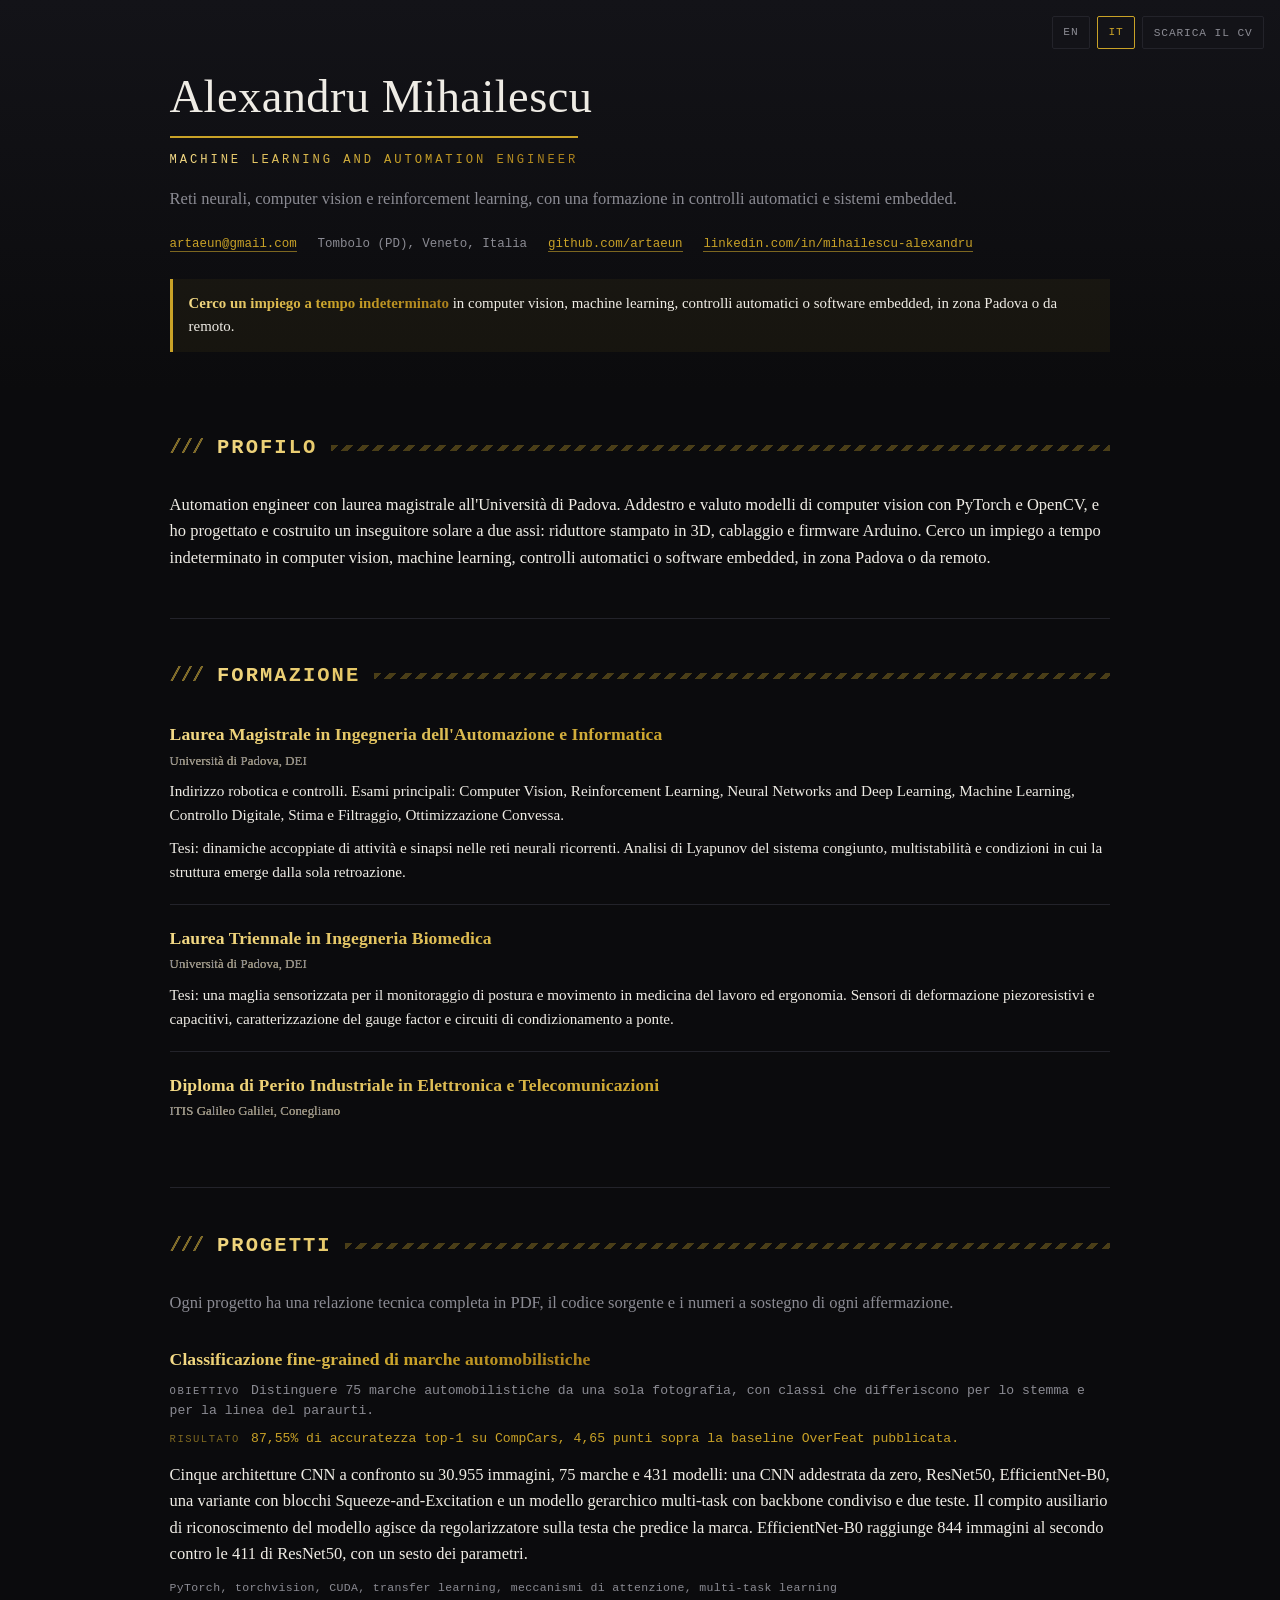
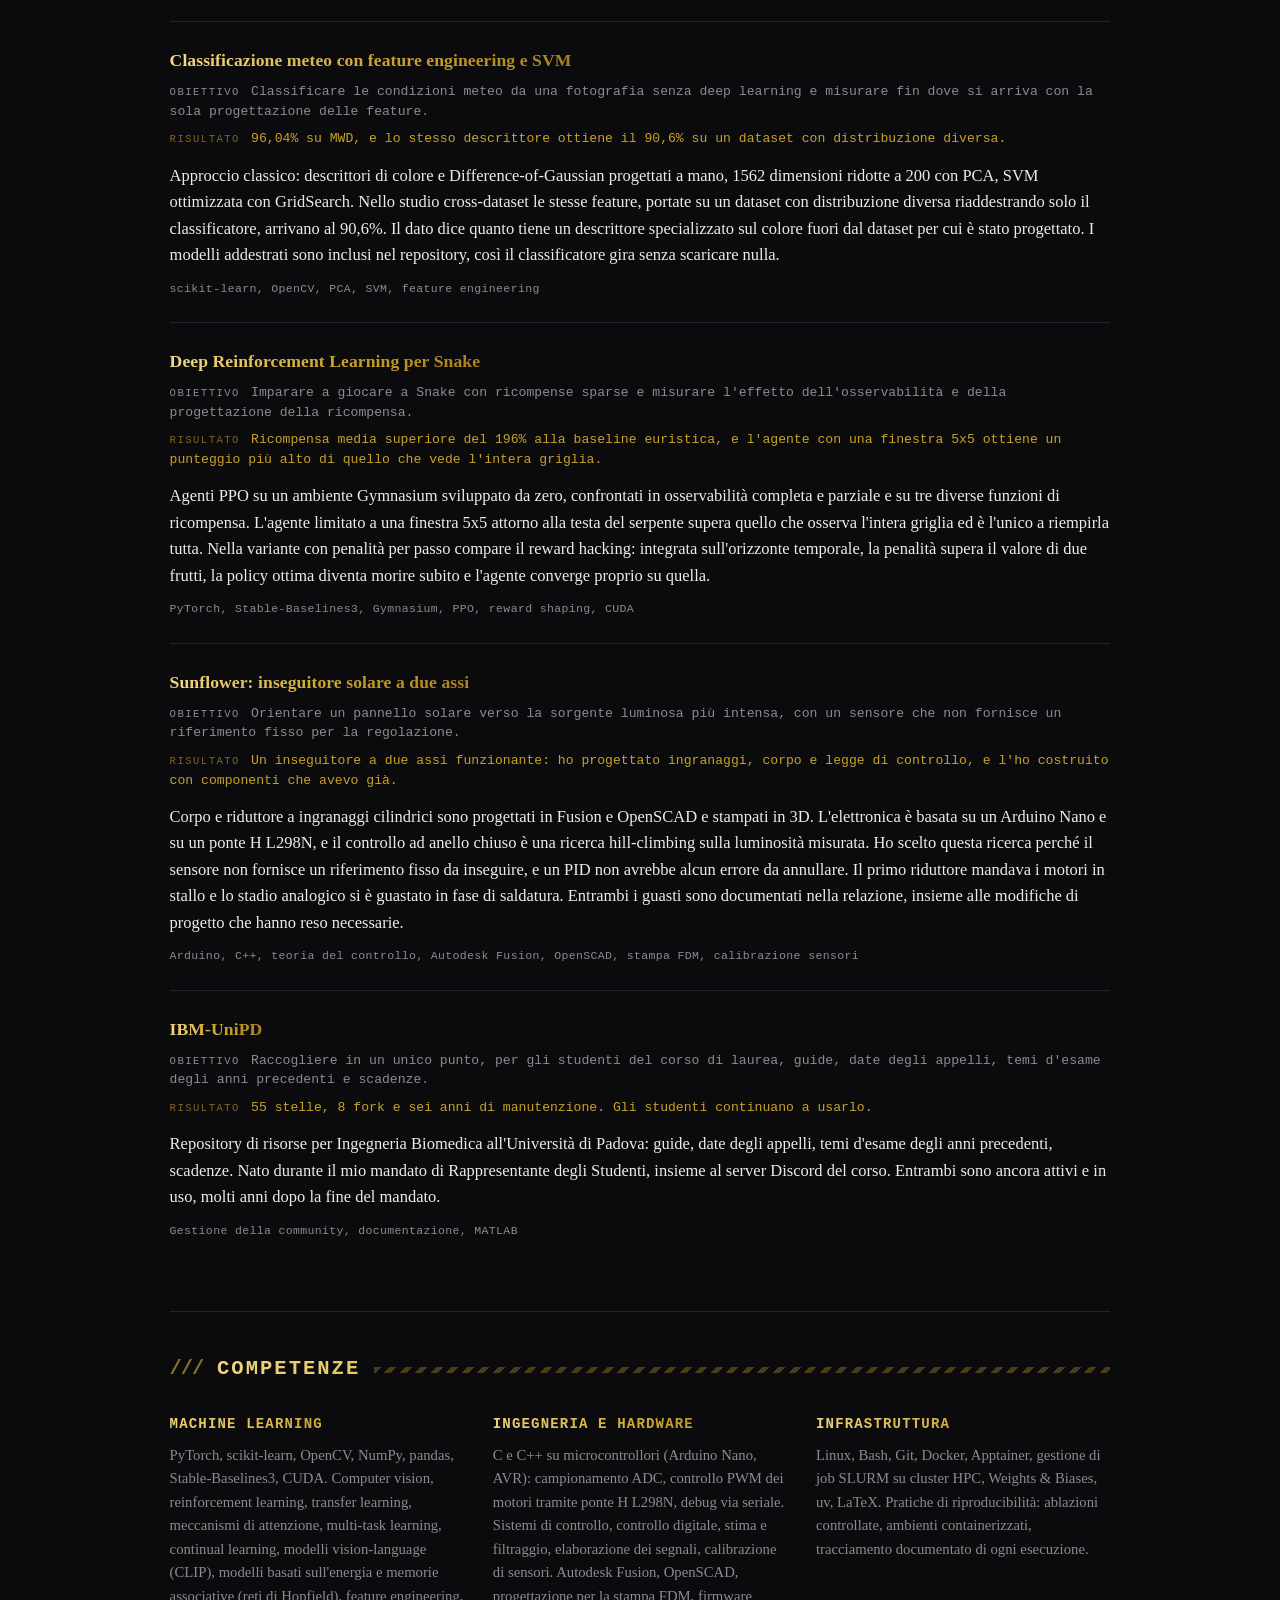
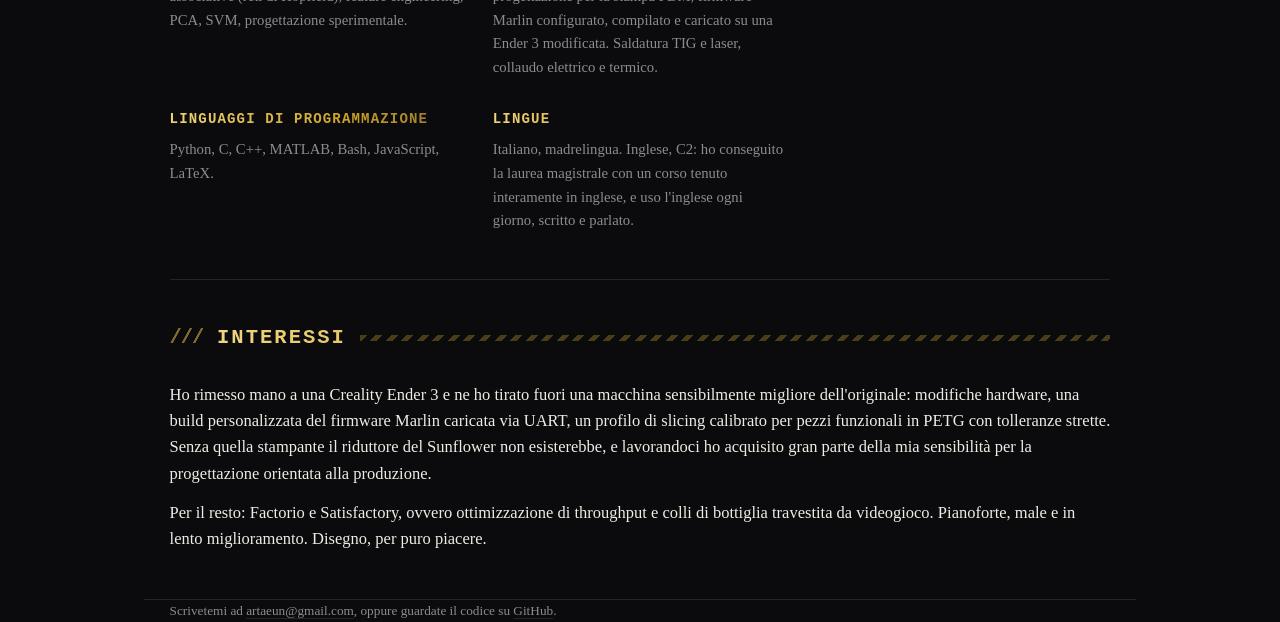
==== it.html @ adadb2ed "Say the permanent role I am looking for; describe the tracker exactly New title and opening lines on" ====
<!DOCTYPE html>
<html lang="it">
<head>
<meta charset="utf-8">
<meta name="viewport" content="width=device-width, initial-scale=1">
<title>Alexandru Mihailescu</title>
<meta name="description" content="Ingegnere applicato al machine learning. Computer vision, reinforcement learning, sistemi embedded. Laurea magistrale in Ingegneria dell'Automazione, Università di Padova.">
<link rel="stylesheet" href="style.css">
<link rel="icon" href="data:,">
</head>
<body>

<nav class="toolbar screen-only">
  <a href="index.html">EN</a>
  <a href="it.html" class="on">IT</a>
  <button onclick="window.print()">Scarica il CV</button>
</nav>

<header class="hero">
  <div class="wrap">
    <h1>Alexandru Mihailescu</h1>
    <p class="role">Machine Learning and Automation Engineer</p>
    <p class="sub">Reti neurali, computer vision e reinforcement learning, con una formazione in controlli automatici e sistemi embedded.</p>

    <ul class="contact">
      <li><a href="mailto:artaeun@gmail.com">artaeun@gmail.com</a></li>
      <li class="print-only phone">+39 340 519 2139</li>
      <li>Tombolo (PD), Veneto, Italia</li>
      <li><a href="https://github.com/artaeun">github.com/artaeun</a></li>
      <li><a href="https://www.linkedin.com/in/mihailescu-alexandru">linkedin.com/in/mihailescu-alexandru</a></li>
    </ul>

    <p class="availability"><strong>Cerco un impiego a tempo indeterminato</strong> in computer vision, machine learning, controlli automatici o software embedded, in zona Padova o da remoto.</p>
  </div>
</header>

<main class="wrap">

<section id="about">
    <h2>Profilo</h2>
    <p>Automation engineer con laurea magistrale all'Università di Padova. Addestro e valuto modelli di computer vision con PyTorch e OpenCV, e ho progettato e costruito un inseguitore solare a due assi: riduttore stampato in 3D, cablaggio e firmware Arduino. Cerco un impiego a tempo indeterminato in computer vision, machine learning, controlli automatici o software embedded, in zona Padova o da remoto.</p>
  </section>

<section id="education">
    <h2>Formazione</h2>

    <article class="entry">
      <h3>Laurea Magistrale in Ingegneria dell'Automazione e Informatica <span class="org">Università di Padova, DEI</span></h3>
      <p class="screen-only">Indirizzo robotica e controlli. Esami principali: Computer Vision, Reinforcement Learning, Neural Networks and Deep Learning, Machine Learning, Controllo Digitale, Stima e Filtraggio, Ottimizzazione Convessa.</p>
      <p>Tesi: dinamiche accoppiate di attività e sinapsi nelle reti neurali ricorrenti. Analisi di Lyapunov del sistema congiunto, multistabilità e condizioni in cui la struttura emerge dalla sola retroazione.</p>
    </article>

    <article class="entry">
      <h3>Laurea Triennale in Ingegneria Biomedica <span class="org">Università di Padova, DEI</span></h3>
      <p>Tesi: una maglia sensorizzata per il monitoraggio di postura e movimento in medicina del lavoro ed ergonomia. Sensori di deformazione piezoresistivi e capacitivi, caratterizzazione del gauge factor e circuiti di condizionamento a ponte.</p>
    </article>

    <article class="entry">
      <h3>Diploma di Perito Industriale in Elettronica e Telecomunicazioni <span class="org">ITIS Galileo Galilei, Conegliano</span></h3>
    </article>
  </section>

<section id="projects">
    <h2>Progetti</h2>
    <p class="lede screen-only">Ogni progetto ha una relazione tecnica completa in PDF, il codice sorgente e i numeri a sostegno di ogni affermazione.</p>

    <article class="project">
      <h3><a href="https://github.com/artaeun/fine-grained-car-classification">Classificazione fine-grained di marche automobilistiche</a></h3>
      <p class="goal"><span>Obiettivo</span> Distinguere 75 marche automobilistiche da una sola fotografia, con classi che differiscono per lo stemma e per la linea del paraurti.</p>
      <p class="metric"><span>Risultato</span> 87,55% di accuratezza top-1 su CompCars, 4,65 punti sopra la baseline OverFeat pubblicata.</p>
      <p>Cinque architetture CNN a confronto su 30.955 immagini, 75 marche e 431 modelli: una CNN addestrata da zero, ResNet50, EfficientNet-B0, una variante con blocchi Squeeze-and-Excitation e un modello gerarchico multi-task con backbone condiviso e due teste. Il compito ausiliario di riconoscimento del modello agisce da regolarizzatore sulla testa che predice la marca. EfficientNet-B0 raggiunge 844 immagini al secondo contro le 411 di ResNet50, con un sesto dei parametri.</p>
      <p class="stack">PyTorch, torchvision, CUDA, transfer learning, meccanismi di attenzione, multi-task learning</p>
    </article>

    <article class="project">
      <h3><a href="https://github.com/artaeun/weather-classification-svm">Classificazione meteo con feature engineering e SVM</a></h3>
      <p class="goal"><span>Obiettivo</span> Classificare le condizioni meteo da una fotografia senza deep learning e misurare fin dove si arriva con la sola progettazione delle feature.</p>
      <p class="metric"><span>Risultato</span> 96,04% su MWD, e lo stesso descrittore ottiene il 90,6% su un dataset con distribuzione diversa.</p>
      <p>Approccio classico: descrittori di colore e Difference-of-Gaussian progettati a mano, 1562 dimensioni ridotte a 200 con PCA, SVM ottimizzata con GridSearch. Nello studio cross-dataset le stesse feature, portate su un dataset con distribuzione diversa riaddestrando solo il classificatore, arrivano al 90,6%. Il dato dice quanto tiene un descrittore specializzato sul colore fuori dal dataset per cui è stato progettato. I modelli addestrati sono inclusi nel repository, così il classificatore gira senza scaricare nulla.</p>
      <p class="stack">scikit-learn, OpenCV, PCA, SVM, feature engineering</p>
    </article>

    <article class="project">
      <h3><a href="https://github.com/artaeun/deep-rl-snake">Deep Reinforcement Learning per Snake</a></h3>
      <p class="goal"><span>Obiettivo</span> Imparare a giocare a Snake con ricompense sparse e misurare l'effetto dell'osservabilità e della progettazione della ricompensa.</p>
      <p class="metric"><span>Risultato</span> Ricompensa media superiore del 196% alla baseline euristica, e l'agente con una finestra 5x5 ottiene un punteggio più alto di quello che vede l'intera griglia.</p>
      <p>Agenti PPO su un ambiente Gymnasium sviluppato da zero, confrontati in osservabilità completa e parziale e su tre diverse funzioni di ricompensa. L'agente limitato a una finestra 5x5 attorno alla testa del serpente supera quello che osserva l'intera griglia ed è l'unico a riempirla tutta. Nella variante con penalità per passo compare il reward hacking: integrata sull'orizzonte temporale, la penalità supera il valore di due frutti, la policy ottima diventa morire subito e l'agente converge proprio su quella.</p>
      <p class="stack">PyTorch, Stable-Baselines3, Gymnasium, PPO, reward shaping, CUDA</p>
    </article>

    <article class="project">
      <h3><a href="https://github.com/artaeun/sunflower-solar-tracker">Sunflower: inseguitore solare a due assi</a></h3>
      <p class="goal"><span>Obiettivo</span> Orientare un pannello solare verso la sorgente luminosa più intensa, con un sensore che non fornisce un riferimento fisso per la regolazione.</p>
      <p class="metric"><span>Risultato</span> Un inseguitore a due assi funzionante: ho progettato ingranaggi, corpo e legge di controllo, e l'ho costruito con componenti che avevo già.</p>
      <p>Corpo e riduttore a ingranaggi cilindrici sono progettati in Fusion e OpenSCAD e stampati in 3D. L'elettronica è basata su un Arduino Nano e su un ponte H L298N, e il controllo ad anello chiuso è una ricerca hill-climbing sulla luminosità misurata. Ho scelto questa ricerca perché il sensore non fornisce un riferimento fisso da inseguire, e un PID non avrebbe alcun errore da annullare. Il primo riduttore mandava i motori in stallo e lo stadio analogico si è guastato in fase di saldatura. Entrambi i guasti sono documentati nella relazione, insieme alle modifiche di progetto che hanno reso necessarie.</p>
      <p class="stack">Arduino, C++, teoria del controllo, Autodesk Fusion, OpenSCAD, stampa FDM, calibrazione sensori</p>
    </article>

    <article class="project">
      <h3><a href="https://github.com/artaeun/IBM-UniPD">IBM-UniPD</a></h3>
      <p class="goal"><span>Obiettivo</span> Raccogliere in un unico punto, per gli studenti del corso di laurea, guide, date degli appelli, temi d'esame degli anni precedenti e scadenze.</p>
      <p class="metric"><span>Risultato</span> 55 stelle, 8 fork e sei anni di manutenzione. Gli studenti continuano a usarlo.</p>
      <p>Repository di risorse per Ingegneria Biomedica all'Università di Padova: guide, date degli appelli, temi d'esame degli anni precedenti, scadenze. Nato durante il mio mandato di Rappresentante degli Studenti, insieme al server Discord del corso. Entrambi sono ancora attivi e in uso, molti anni dopo la fine del mandato.</p>
      <p class="stack">Gestione della community, documentazione, MATLAB</p>
    </article>
  </section>

<section id="skills">
    <h2>Competenze</h2>

    <div class="skillgrid">
      <div>
        <h3>Machine learning</h3>
        <p>PyTorch, scikit-learn, OpenCV, NumPy, pandas, Stable-Baselines3, CUDA. Computer vision, reinforcement learning, transfer learning, meccanismi di attenzione, multi-task learning, continual learning, modelli vision-language (CLIP), modelli basati sull'energia e memorie associative (reti di Hopfield), feature engineering, PCA, SVM, progettazione sperimentale.</p>
      </div>
      <div>
        <h3>Ingegneria e hardware</h3>
        <p>C e C++ su microcontrollori (Arduino Nano, AVR): campionamento ADC, controllo PWM dei motori tramite ponte H L298N, debug via seriale. Sistemi di controllo, controllo digitale, stima e filtraggio, elaborazione dei segnali, calibrazione di sensori. Autodesk Fusion, OpenSCAD, progettazione per la stampa FDM, firmware Marlin configurato, compilato e caricato su una Ender 3 modificata. Saldatura TIG e laser, collaudo elettrico e termico.</p>
      </div>
      <div>
        <h3>Infrastruttura</h3>
        <p>Linux, Bash, Git, Docker, Apptainer, gestione di job SLURM su cluster HPC, Weights &amp; Biases, uv, LaTeX. Pratiche di riproducibilità: ablazioni controllate, ambienti containerizzati, tracciamento documentato di ogni esecuzione.</p>
      </div>
      <div>
        <h3>Linguaggi di programmazione</h3>
        <p>Python, C, C++, MATLAB, Bash, JavaScript, LaTeX.</p>
      </div>
      <div>
        <h3>Lingue</h3>
        <p>Italiano, madrelingua. Inglese, C2: ho conseguito la laurea magistrale con un corso tenuto interamente in inglese, e uso l'inglese ogni giorno, scritto e parlato.</p>
      </div>
      </div>
  </section>



<section id="interests" class="screen-only">
    <h2>Interessi</h2>
    <p>Ho rimesso mano a una Creality Ender 3 e ne ho tirato fuori una macchina sensibilmente migliore dell'originale: modifiche hardware, una build personalizzata del firmware Marlin caricata via UART, un profilo di slicing calibrato per pezzi funzionali in PETG con tolleranze strette. Senza quella stampante il riduttore del Sunflower non esisterebbe, e lavorandoci ho acquisito gran parte della mia sensibilità per la progettazione orientata alla produzione.</p>
    <p>Per il resto: Factorio e Satisfactory, ovvero ottimizzazione di throughput e colli di bottiglia travestita da videogioco. Pianoforte, male e in lento miglioramento. Disegno, per puro piacere.</p>
  </section>

</main>

<footer class="wrap">
  <p class="colophon screen-only">Scrivetemi ad <a href="mailto:artaeun@gmail.com">artaeun@gmail.com</a>, oppure guardate il codice su <a href="https://github.com/artaeun">GitHub</a>.</p>
  <p class="print-only">artaeun@gmail.com &nbsp;&middot;&nbsp; +39 340 519 2139 &nbsp;&middot;&nbsp; Tombolo (PD), Italia &nbsp;&middot;&nbsp; Portfolio, codice e relazioni tecniche complete: github.com/artaeun &nbsp;&middot;&nbsp; artaeun.github.io</p>
</footer>

</body>
</html>
---- style.css ----
﻿:root {
  --ink: #0b0b0d;
  --ink-2: #131318;
  --text: #efece5;
  --muted: #8b8b93;

  --gold: #c9a227;
  --gold-lit: #f0d478;
  --gold-dim: #7d6720;
  --grad: linear-gradient(62deg, #f5dc8a 0%, #c9a227 55%, #a97f1c 100%);
  --grad-cool: linear-gradient(62deg, #f0d478 0%, #c9a227 60%, #8d6f34 100%);

  --rule: #23232a;

  --serif: "Charter", "Bitstream Charter", Constantia, "Iowan Old Style", "Palatino Linotype", Palatino, Georgia, serif;
  --mono: ui-monospace, "Cascadia Mono", "SF Mono", Menlo, Consolas, monospace;

  --page: 62rem;
  --gutter: 1.6rem;
}

* { box-sizing: border-box; margin: 0; padding: 0; }
html { -webkit-text-size-adjust: 100%; }

body {
  background: var(--ink);
  color: var(--text);
  font: 400 16.5px/1.6 var(--serif);
  font-feature-settings: "kern" 1, "liga" 1, "lnum" 1;
  font-variant-numeric: lining-nums;
}

.wrap { width: 100%; max-width: var(--page); margin: 0 auto; padding: 0 var(--gutter); }

a { color: var(--gold); text-decoration: none; border-bottom: 1px solid var(--gold-dim); }
a:hover { color: var(--gold-lit); border-bottom-color: var(--gold-lit); }

/* Obsidianite move: bold text is a gradient, clipped to the glyphs. */
strong {
  background-image: var(--grad);
  -webkit-background-clip: text;
  background-clip: text;
  -webkit-text-fill-color: transparent;
  color: var(--gold);
  font-weight: 600;
}

/* ---------- hero ---------- */

.hero { padding: 4.5rem 0 2.4rem; background: linear-gradient(180deg, var(--ink-2), var(--ink)); }

h1 { font-size: clamp(2rem, 5.5vw, 2.9rem); font-weight: 400; letter-spacing: 0.01em; line-height: 1.08; }

.role {
  font-family: var(--mono);
  font-size: 0.76rem;
  letter-spacing: 0.24em;
  text-transform: uppercase;
  margin: 0.85rem 0 0;
  padding-top: 0.85rem;
  border-top: 2px solid var(--gold);
  display: inline-block;
  background-image: var(--grad);
  -webkit-background-clip: text;
  background-clip: text;
  -webkit-text-fill-color: transparent;
}

.sub { color: var(--muted); margin-top: 0.9rem; }

.contact {
  list-style: none;
  display: flex; flex-wrap: wrap;
  gap: 0.3rem 1.3rem;
  margin-top: 1.4rem;
  font-family: var(--mono);
  font-size: 0.78rem;
  color: var(--muted);
}

.availability {
  margin-top: 1.5rem;
  padding: 0.8rem 1rem;
  border-left: 3px solid var(--gold);
  background: rgba(201, 162, 39, 0.06);
  font-size: 0.93rem;
}

/* ---------- sections: the worksite rule ---------- */

/* Reading order on screen. The markup order is the printed order, so the two are
   set independently. */
main { display: flex; flex-direction: column; }
#about     { order: 1; }
#education { order: 2; }
#projects  { order: 3; }
#skills    { order: 4; }
#interests { order: 5; }

section { padding: 2.6rem 0 2.9rem; }

main section, footer { border-top: 1px solid var(--rule); }
#about { border-top: 0; }

h2 {
  display: flex;
  align-items: center;
  gap: 0.85rem;
  font-family: var(--mono);
  font-size: 1.28rem;
  font-weight: 700;
  letter-spacing: 0.1em;
  text-transform: uppercase;
  margin-bottom: 1.7rem;
  background-image: var(--grad);
  -webkit-background-clip: text;
  background-clip: text;
  -webkit-text-fill-color: transparent;
}

h2::before {
  content: "///";
  -webkit-text-fill-color: var(--gold-dim);
  letter-spacing: -0.05em;
  font-weight: 400;
}

/* the hazard rule running out from the heading */
h2::after {
  content: "";
  flex: 1;
  height: 6px;
  background: repeating-linear-gradient(
      135deg,
      var(--gold-dim) 0 5px,
      transparent 5px 11px);
  opacity: 0.55;
}

h3 { font-size: 1.1rem; font-weight: 600; letter-spacing: 0.005em; }

p + p { margin-top: 0.8rem; }
.lede { color: var(--muted); margin-bottom: 1.8rem; }

/* ---------- projects ---------- */

.project { padding: 1.5rem 0; border-top: 1px solid var(--rule); }
.project:first-of-type { border-top: 0; padding-top: 0; }

/* project titles carry the gradient, same as every other h3 on the page */
.project h3 a {
  border: 0;
  background-image: var(--grad);
  -webkit-background-clip: text;
  background-clip: text;
  -webkit-text-fill-color: transparent;
  color: var(--gold);
}
.project h3 a:hover {
  background-image: none;
  -webkit-text-fill-color: var(--gold-lit);
  color: var(--gold-lit);
}

.goal, .metric { font-family: var(--mono); font-size: 0.82rem; line-height: 1.5; margin-top: 0.5rem; }
.goal { color: var(--muted); }
.metric { color: var(--gold); }

.goal span, .metric span {
  display: inline-block;
  min-width: 4.6rem;
  font-size: 0.66rem;
  letter-spacing: 0.14em;
  text-transform: uppercase;
  color: var(--muted);
}
.metric span { color: var(--gold-dim); }

.project > p:not(.goal):not(.metric):not(.stack) { margin-top: 0.85rem; }

.stack { margin-top: 0.7rem; font-family: var(--mono); font-size: 0.72rem; color: var(--muted); letter-spacing: 0.03em; }

/* ---------- skills ---------- */

.skillgrid { display: grid; grid-template-columns: repeat(auto-fit, minmax(14rem, 1fr)); gap: 1.8rem; }
.skillgrid h3 {
  font-size: 0.88rem;
  font-family: var(--mono);
  letter-spacing: 0.08em;
  text-transform: uppercase;
  margin-bottom: 0.5rem;
  background-image: var(--grad-cool);
  -webkit-background-clip: text;
  background-clip: text;
  -webkit-text-fill-color: transparent;
}
.skillgrid p { font-size: 0.92rem; color: var(--muted); }

/* ---------- entries ---------- */

.entry { padding: 1.2rem 0; border-top: 1px solid var(--rule); }
.entry:first-of-type { border-top: 0; padding-top: 0; }

.entry h3 {
  background-image: var(--grad);
  -webkit-background-clip: text;
  background-clip: text;
  -webkit-text-fill-color: transparent;
  color: var(--gold);
}

/* the organisation stays muted; it must not inherit the clipped fill */
.entry .org {
  display: block;
  font-size: 0.8rem;
  font-weight: 400;
  margin-top: 0.15rem;
  -webkit-text-fill-color: var(--muted);
  color: var(--muted);
}

.entry p { font-size: 0.95rem; margin-top: 0.5rem; }

/* ---------- toolbar ---------- */

.toolbar { position: fixed; top: 1rem; right: 1rem; z-index: 10; display: flex; gap: 0.45rem; }
.toolbar a, .toolbar button {
  font-family: var(--mono);
  font-size: 0.7rem; letter-spacing: 0.08em; text-transform: uppercase;
  color: var(--muted); background: var(--ink-2);
  border: 1px solid var(--rule); border-radius: 2px;
  padding: 0.42rem 0.65rem; cursor: pointer;
}
.toolbar a:hover, .toolbar button:hover { color: var(--gold); border-color: var(--gold); }
.toolbar a.on { color: var(--gold); border-color: var(--gold); }

footer { padding: 2rem 0 3.5rem; color: var(--muted); font-size: 0.83rem; }

.colophon a { color: var(--muted); border-bottom-color: var(--rule); }
.colophon a:hover { color: var(--gold-lit); border-bottom-color: var(--gold-lit); }

.print-only { display: none; }

@media (max-width: 46rem) {
  body { font-size: 16px; }
  .hero { padding: 3.2rem 0 2rem; }
  .toolbar { position: static; justify-content: flex-end; padding: 1rem 1.4rem 0; }
  h2 { font-size: 1.1rem; }
  .goal span, .metric span { display: block; min-width: 0; margin-bottom: 0.1rem; }
}

/* ======================================================================
   PRINT. Its own template. None of the above decoration survives.
   ====================================================================== */

@media print {

  /* @page margin is zero and the real margins are body padding, so a print
     dialog set to None or Minimum cannot flatten them. */
  @page { size: A4 portrait; margin: 0; }

  html, body { background: #fff !important; color: #1a1a1a !important; }

  body {
    font: 400 9.4pt/1.46 var(--serif);
    font-feature-settings: "kern" 1, "liga" 1, "lnum" 1;
    font-variant-numeric: lining-nums;
    -webkit-print-color-adjust: exact;
    print-color-adjust: exact;
    width: 210mm;
    padding: 12mm 14mm 8mm;
  }

  .wrap { max-width: none; width: auto; padding: 0; margin: 0; }

  /* the tagline repeats the opening sentence of the profile, and the footer only
     repeated the header contact line */
  /* the printed sheet drops what the covering email and the website already carry:
     the tagline (it repeats the profile), the availability note, the coursework list */
  .toolbar, .screen-only, #interests, footer, .sub, .availability { display: none !important; }
  .print-only { display: inline; }

  /* no gradients on paper: they print as mud */
  strong, .role, h2, .metric, .skillgrid h3, .entry h3, .entry .org, .project h3 a {
    background: none !important;
    -webkit-text-fill-color: currentColor !important;
    background-clip: border-box !important;
  }

  /* One column, in document order. A printed sheet fragments predictably this way;
     a grid container does not. */
  main { display: block; }
  section { display: block; padding: 10pt 0 0; }
  main section { border-top: 0 !important; }
  main section:first-of-type { padding-top: 0; }

  .skillgrid { display: grid; grid-template-columns: 1fr 1fr; column-gap: 7mm; row-gap: 3pt; }
  .skillgrid > div { break-inside: avoid; }


  /* ---- header ---- */
  .hero {
    background: none !important;
    border: 0;
    border-bottom: 1.6pt solid #9a7c14;
    padding: 0 0 8pt;
    margin-bottom: 0;
  }
  h1 { font-size: 21pt; letter-spacing: 0.02em; color: #111; }
  .role {
    border-top: 0; padding: 0; margin: 2.5pt 0 0;
    font-size: 8pt; letter-spacing: 0.18em; font-weight: 600;
    color: #9a7c14 !important;
  }
  .sub { margin-top: 3.5pt; font-size: 9.2pt; color: #444; }

  /* contact: serif, not mono. Mono was stretching the phone digits apart. */
  .contact {
    margin-top: 5pt;
    gap: 2pt 18pt;
    font-family: var(--serif);
    font-size: 9pt;
    letter-spacing: 0;
    color: #333;
  }
  .contact li { white-space: nowrap; }
  .contact a { color: #333; border: 0; }

  .availability {
    margin-top: 7pt; padding: 4pt 7pt; font-size: 8.6pt;
    background: #faf6ea !important;
    border-left: 2pt solid #9a7c14;
    break-inside: avoid;
  }
  .availability strong { color: #8a6d12 !important; }

  /* ---- sections ---- */
  section {
    padding: 6pt 0 0;
    border: 0 !important;
    border-image: none !important;
  }

  h2 {
    display: block;
    font-family: var(--mono);
    font-size: 10.5pt;
    font-weight: 700;
    letter-spacing: 0.14em;
    color: #9a7c14 !important;
    margin: 0 0 3.5pt;
    padding-bottom: 1.5pt;
    border-bottom: 0.6pt solid #d8cba4;
  }
  h2::before, h2::after { content: none !important; }
  h2 { text-transform: uppercase; }
  .role { font-family: var(--mono); font-style: normal; text-transform: uppercase; }
  .availability { color: #333 !important; }
  .entry .org { font-family: var(--serif) !important; letter-spacing: 0 !important; }

  h3 { font-size: 9.3pt; color: #111; }

  #about p { font-size: 9.1pt; color: #333; }
  #about p + p { margin-top: 3pt; }

  /* ---- experience ---- */
  .entry {
    padding: 5.5pt 0;
    border-top: 0.35pt solid #e6e6e6;
    break-inside: avoid;
  }
  .entry:first-of-type { border-top: 0; padding-top: 1pt; }
  .entry h3 { color: #8a6d12 !important; font-size: 9.3pt; line-height: 1.25; }
  .entry .org { font-size: 8.4pt; color: #666 !important; margin-top: 0.5pt; }
  .entry p { font-size: 8.2pt; color: #333; margin-top: 2.5pt; line-height: 1.36; }
  .entry p strong { color: #8a6d12 !important; }

  .project h3, .project h3 a { color: #8a6d12 !important; }

  /* ---- projects on paper: title, goal, result. No prose, no stack. ---- */
  .project {
    padding: 5.5pt 0;
    border-top: 0.35pt solid #e6e6e6;
    break-inside: avoid;
  }
  .project:first-of-type { border-top: 0; padding-top: 1pt; }
  .project h3 { font-size: 9pt; }
  .project h3 a { color: #111; }

  .project > p:not(.goal):not(.metric) { display: none !important; }

  /* IBM-UniPD has its own Experience entry; do not print it twice */
  #projects .project:last-of-type { display: none !important; }

  .goal, .metric {
    display: block;
    font-family: var(--serif);
    font-size: 8.5pt;
    line-height: 1.33;
    margin-top: 1.6pt;
    text-indent: -3.2rem;
    padding-left: 3.2rem;
    color: #333 !important;
  }
  .goal { color: #555 !important; }

  .goal span, .metric span {
    display: inline-block;
    min-width: 3.2rem;
    font-family: var(--mono);
    font-size: 6.8pt;
    letter-spacing: 0.1em;
    text-transform: uppercase;
    text-indent: 0;
    -webkit-text-fill-color: currentColor !important;
  }
  .goal span { color: #999 !important; }
  .metric span { color: #9a7c14 !important; }

  /* ---- skills ---- */
  .skillgrid { display: block; }
  .skillgrid > div { margin-top: 2pt; }
  .skillgrid > div:first-child { margin-top: 0; }
  .skillgrid h3 {
    display: inline;
    font-size: 7.4pt;
    font-family: var(--mono);
    letter-spacing: 0.09em;
    color: #9a7c14 !important;
    margin: 0;
  }
  .skillgrid h3::after { content: "\00a0\00a0"; }
  .skillgrid p { display: inline; font-size: 8.3pt; color: #333; line-height: 1.32; }

  footer {
    padding: 3pt 0 0;
    margin-top: 3.5pt;
    border: 0 !important;
    border-top: 0.4pt solid #ddd !important;
    border-image: none !important;
    font-size: 7.6pt;
    color: #555;
  }

  a { color: #1a1a1a; border: 0; }

  /* full-measure run-in rows: a grid row cannot split across a page, a block can */
  .skillgrid { display: block; }
  .skillgrid > div { margin-top: 5pt; }
  .skillgrid > div:first-child { margin-top: 0; }
  .skillgrid h3 { display: inline; font-size: 7pt; letter-spacing: 0.1em; }
  .skillgrid h3::after { content: "\00a0\00a0"; }
  .skillgrid p { display: inline; font-size: 9pt; line-height: 1.44; }
}
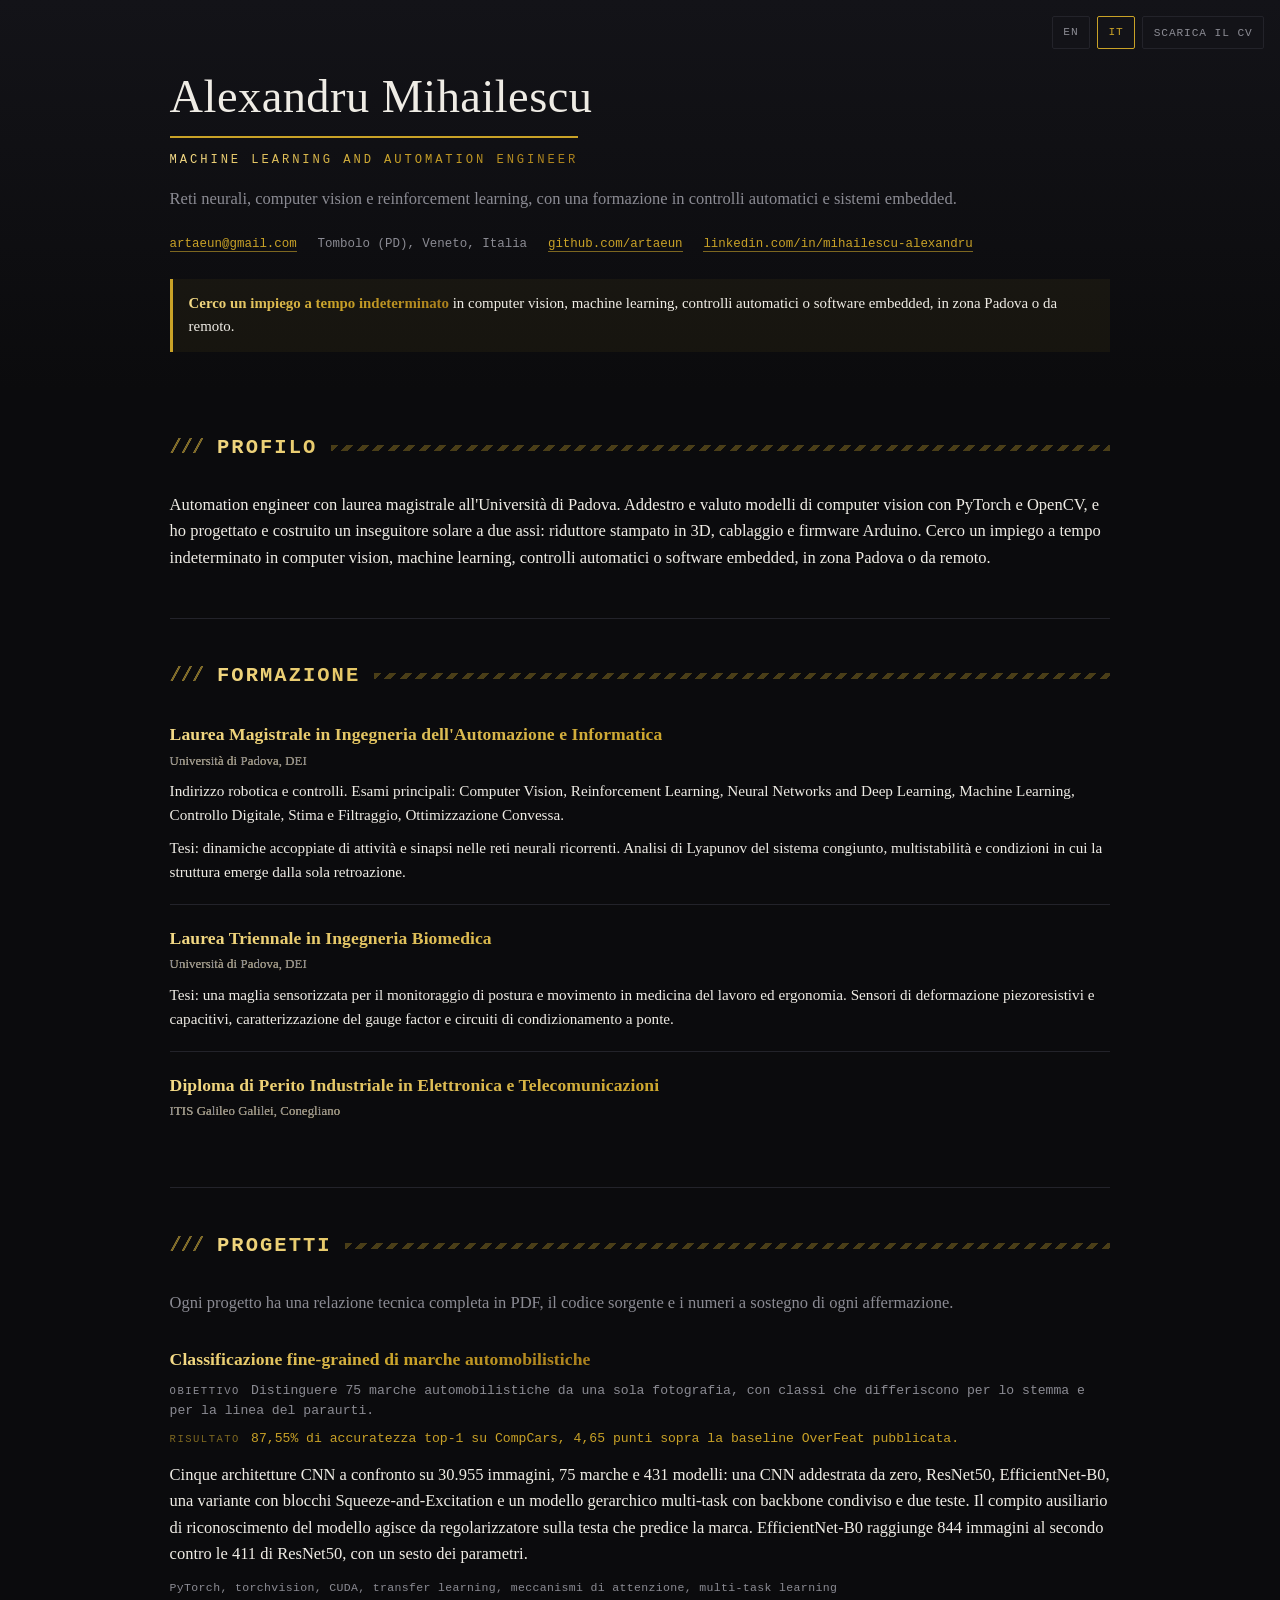
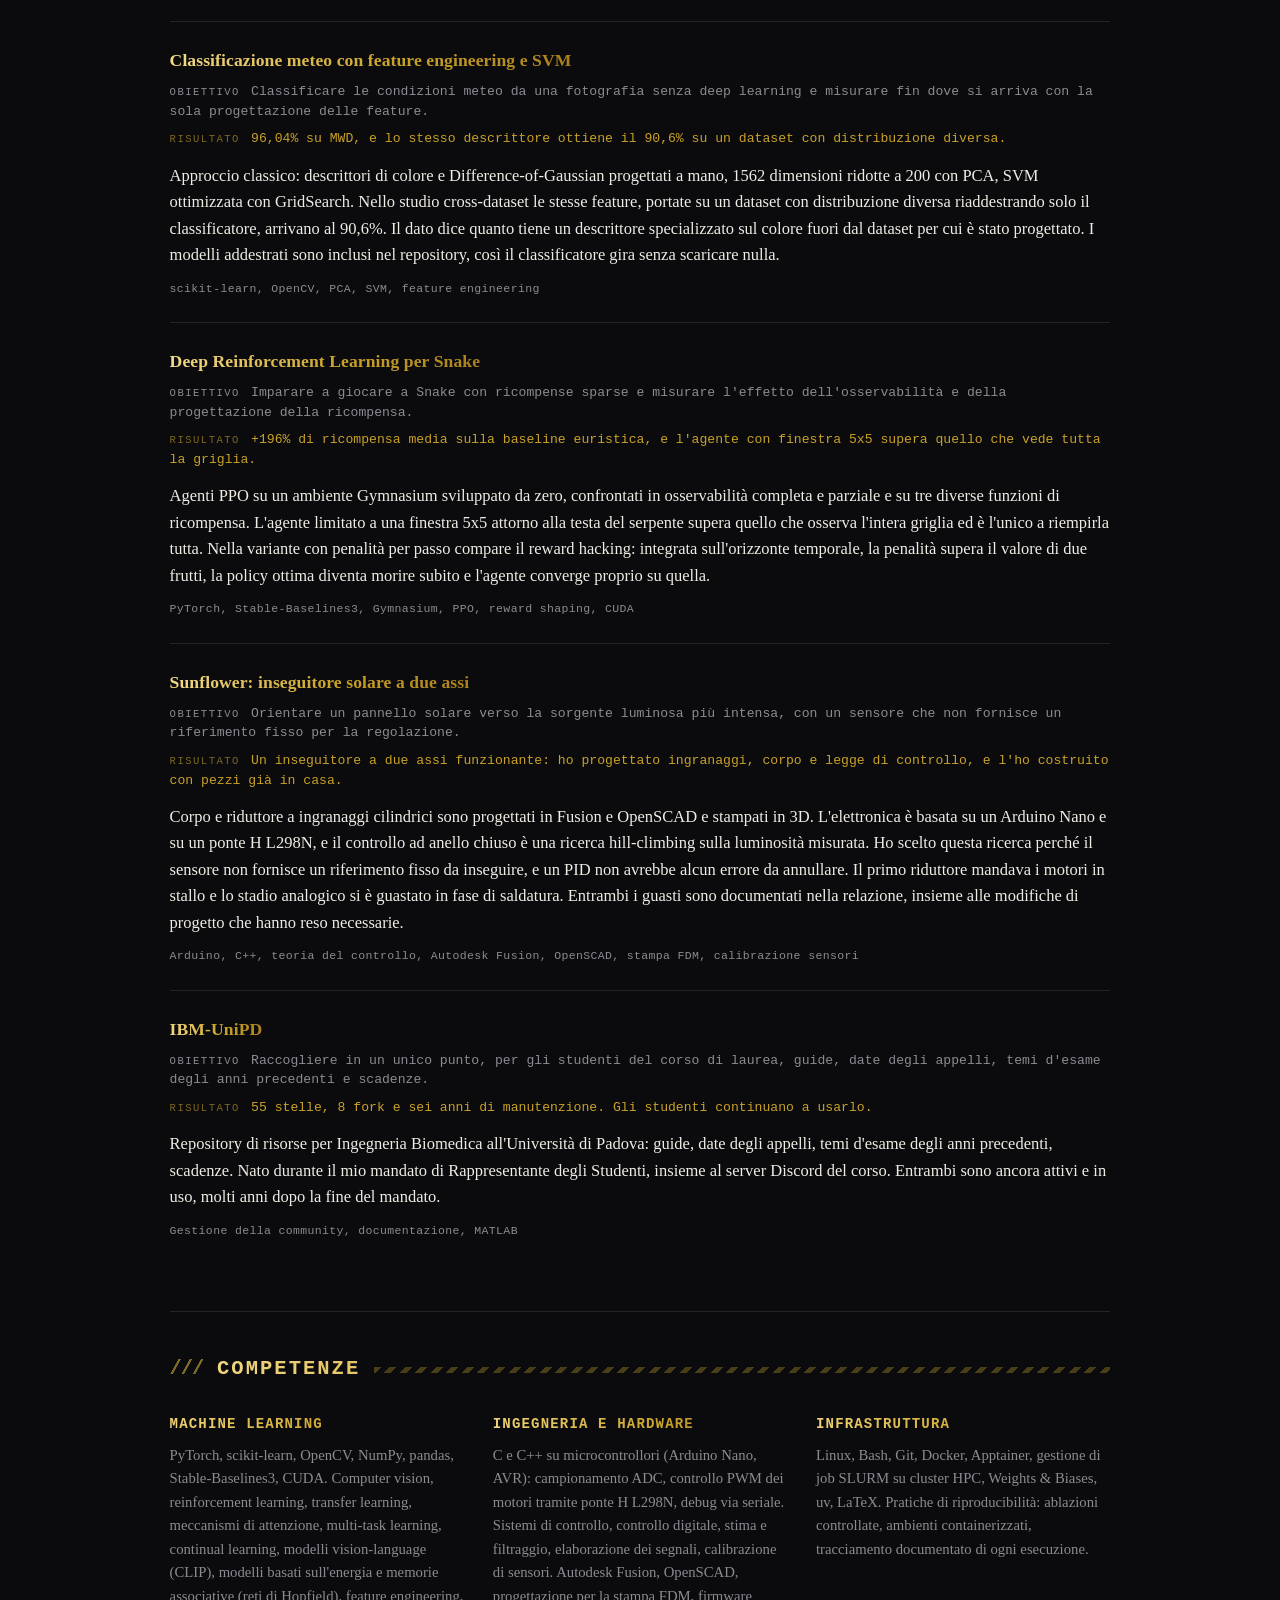
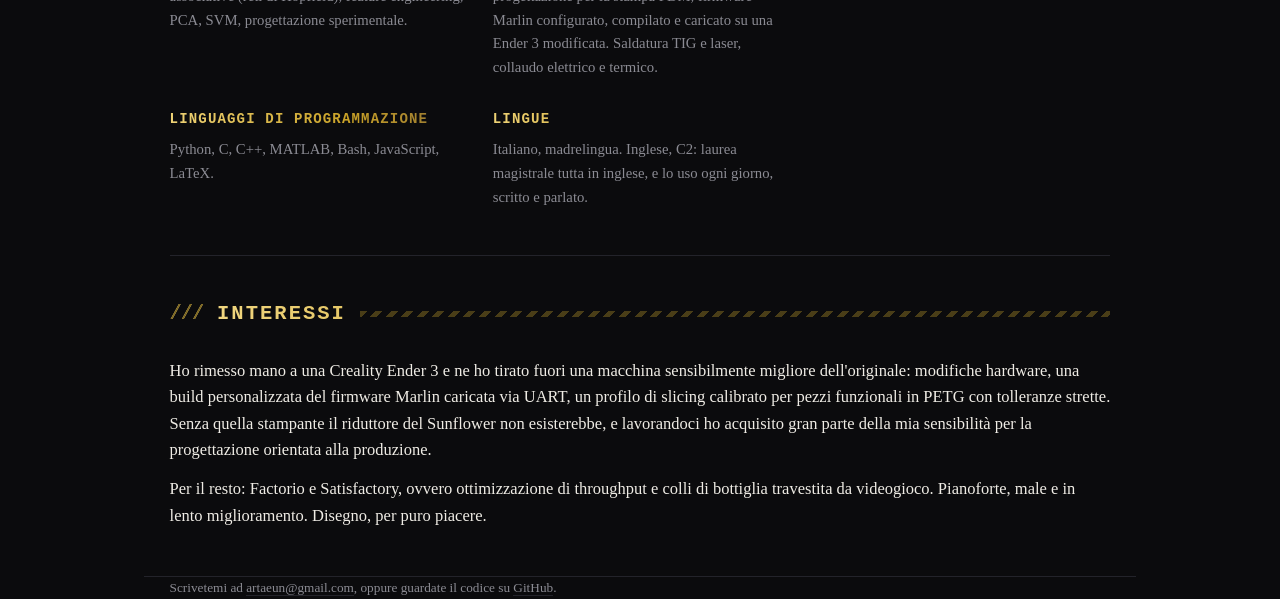
==== commit 570c8adf: "Keep the Italian CV on one page Shorter wording for the Snake and Sunflower results and the language" ====
--- a/it.html
+++ b/it.html
@@ -83,7 +83,7 @@
     <article class="project">
       <h3><a href="https://github.com/artaeun/deep-rl-snake">Deep Reinforcement Learning per Snake</a></h3>
       <p class="goal"><span>Obiettivo</span> Imparare a giocare a Snake con ricompense sparse e misurare l'effetto dell'osservabilità e della progettazione della ricompensa.</p>
-      <p class="metric"><span>Risultato</span> Ricompensa media superiore del 196% alla baseline euristica, e l'agente con una finestra 5x5 ottiene un punteggio più alto di quello che vede l'intera griglia.</p>
+      <p class="metric"><span>Risultato</span> +196% di ricompensa media sulla baseline euristica, e l'agente con finestra 5x5 supera quello che vede tutta la griglia.</p>
       <p>Agenti PPO su un ambiente Gymnasium sviluppato da zero, confrontati in osservabilità completa e parziale e su tre diverse funzioni di ricompensa. L'agente limitato a una finestra 5x5 attorno alla testa del serpente supera quello che osserva l'intera griglia ed è l'unico a riempirla tutta. Nella variante con penalità per passo compare il reward hacking: integrata sull'orizzonte temporale, la penalità supera il valore di due frutti, la policy ottima diventa morire subito e l'agente converge proprio su quella.</p>
       <p class="stack">PyTorch, Stable-Baselines3, Gymnasium, PPO, reward shaping, CUDA</p>
     </article>
@@ -91,7 +91,7 @@
     <article class="project">
       <h3><a href="https://github.com/artaeun/sunflower-solar-tracker">Sunflower: inseguitore solare a due assi</a></h3>
       <p class="goal"><span>Obiettivo</span> Orientare un pannello solare verso la sorgente luminosa più intensa, con un sensore che non fornisce un riferimento fisso per la regolazione.</p>
-      <p class="metric"><span>Risultato</span> Un inseguitore a due assi funzionante: ho progettato ingranaggi, corpo e legge di controllo, e l'ho costruito con componenti che avevo già.</p>
+      <p class="metric"><span>Risultato</span> Un inseguitore a due assi funzionante: ho progettato ingranaggi, corpo e legge di controllo, e l'ho costruito con pezzi già in casa.</p>
       <p>Corpo e riduttore a ingranaggi cilindrici sono progettati in Fusion e OpenSCAD e stampati in 3D. L'elettronica è basata su un Arduino Nano e su un ponte H L298N, e il controllo ad anello chiuso è una ricerca hill-climbing sulla luminosità misurata. Ho scelto questa ricerca perché il sensore non fornisce un riferimento fisso da inseguire, e un PID non avrebbe alcun errore da annullare. Il primo riduttore mandava i motori in stallo e lo stadio analogico si è guastato in fase di saldatura. Entrambi i guasti sono documentati nella relazione, insieme alle modifiche di progetto che hanno reso necessarie.</p>
       <p class="stack">Arduino, C++, teoria del controllo, Autodesk Fusion, OpenSCAD, stampa FDM, calibrazione sensori</p>
     </article>
@@ -127,7 +127,7 @@
       </div>
       <div>
         <h3>Lingue</h3>
-        <p>Italiano, madrelingua. Inglese, C2: ho conseguito la laurea magistrale con un corso tenuto interamente in inglese, e uso l'inglese ogni giorno, scritto e parlato.</p>
+        <p>Italiano, madrelingua. Inglese, C2: laurea magistrale tutta in inglese, e lo uso ogni giorno, scritto e parlato.</p>
       </div>
       </div>
   </section>
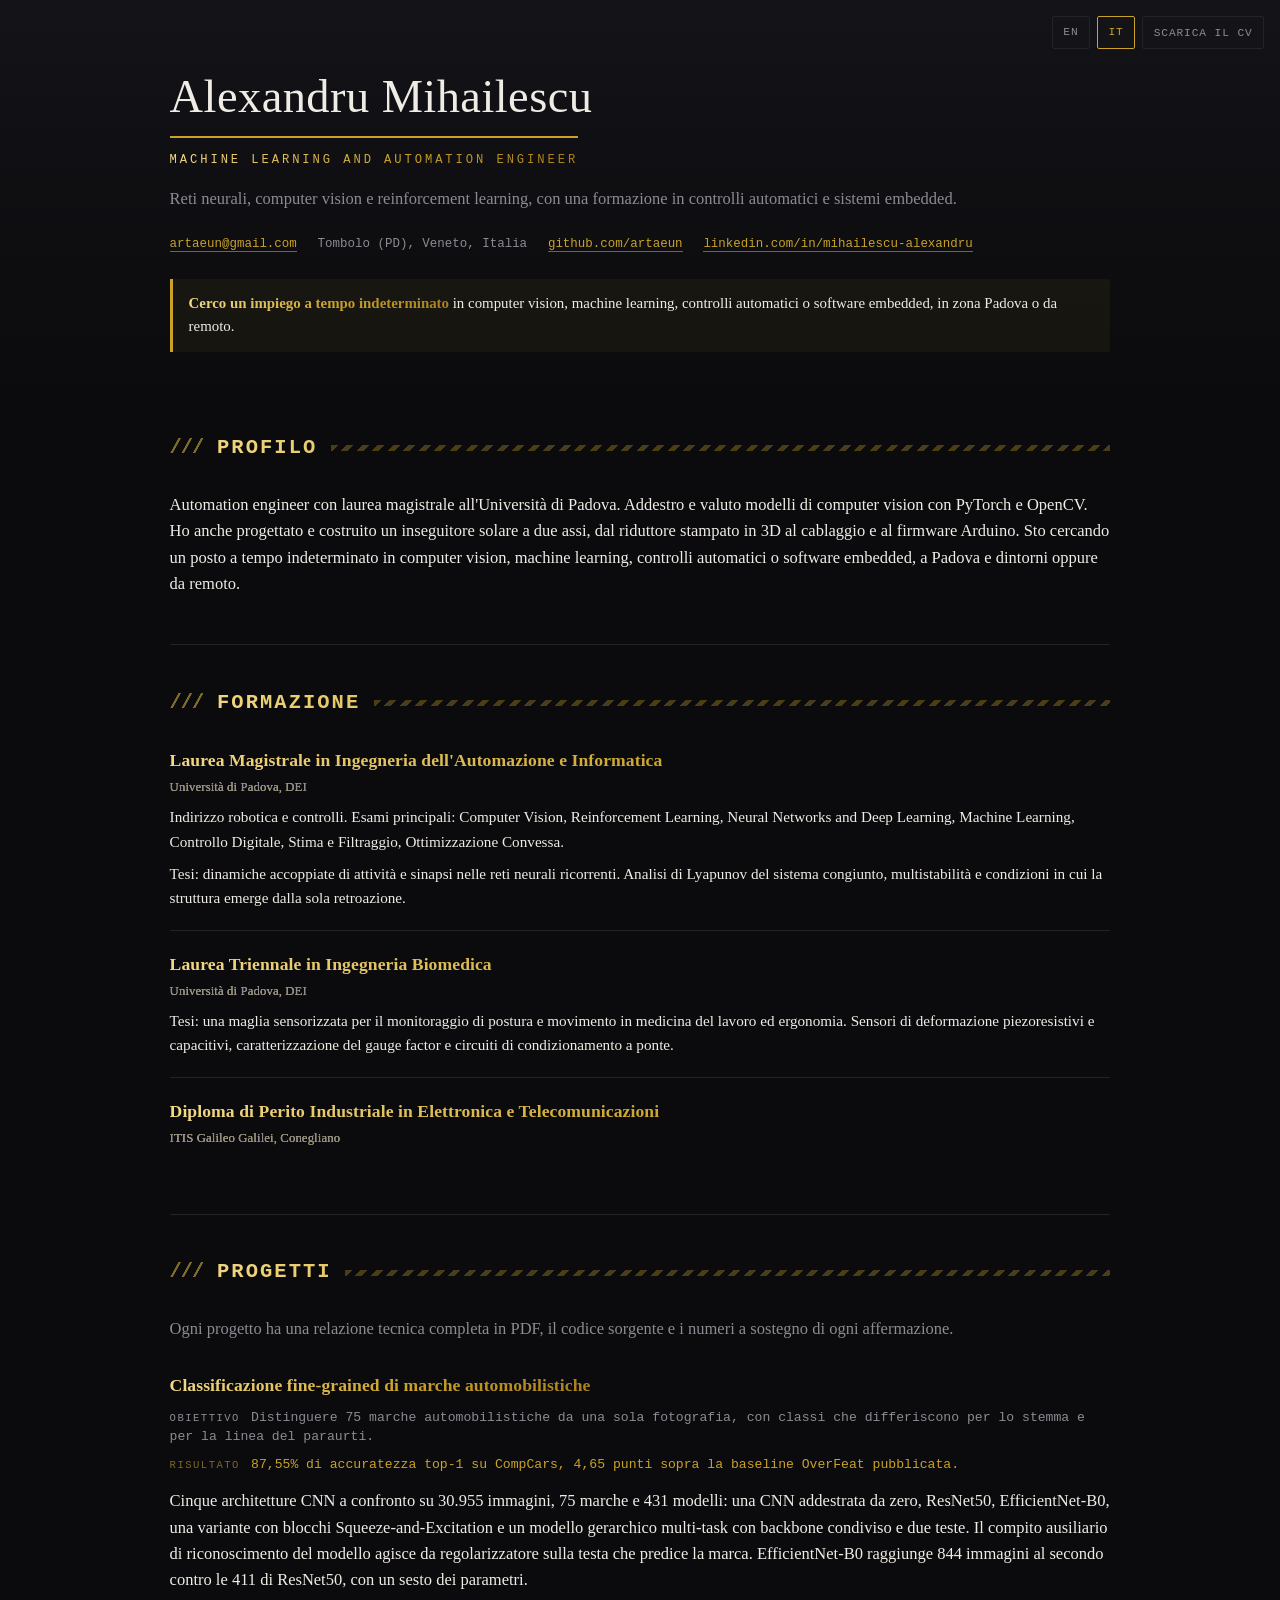
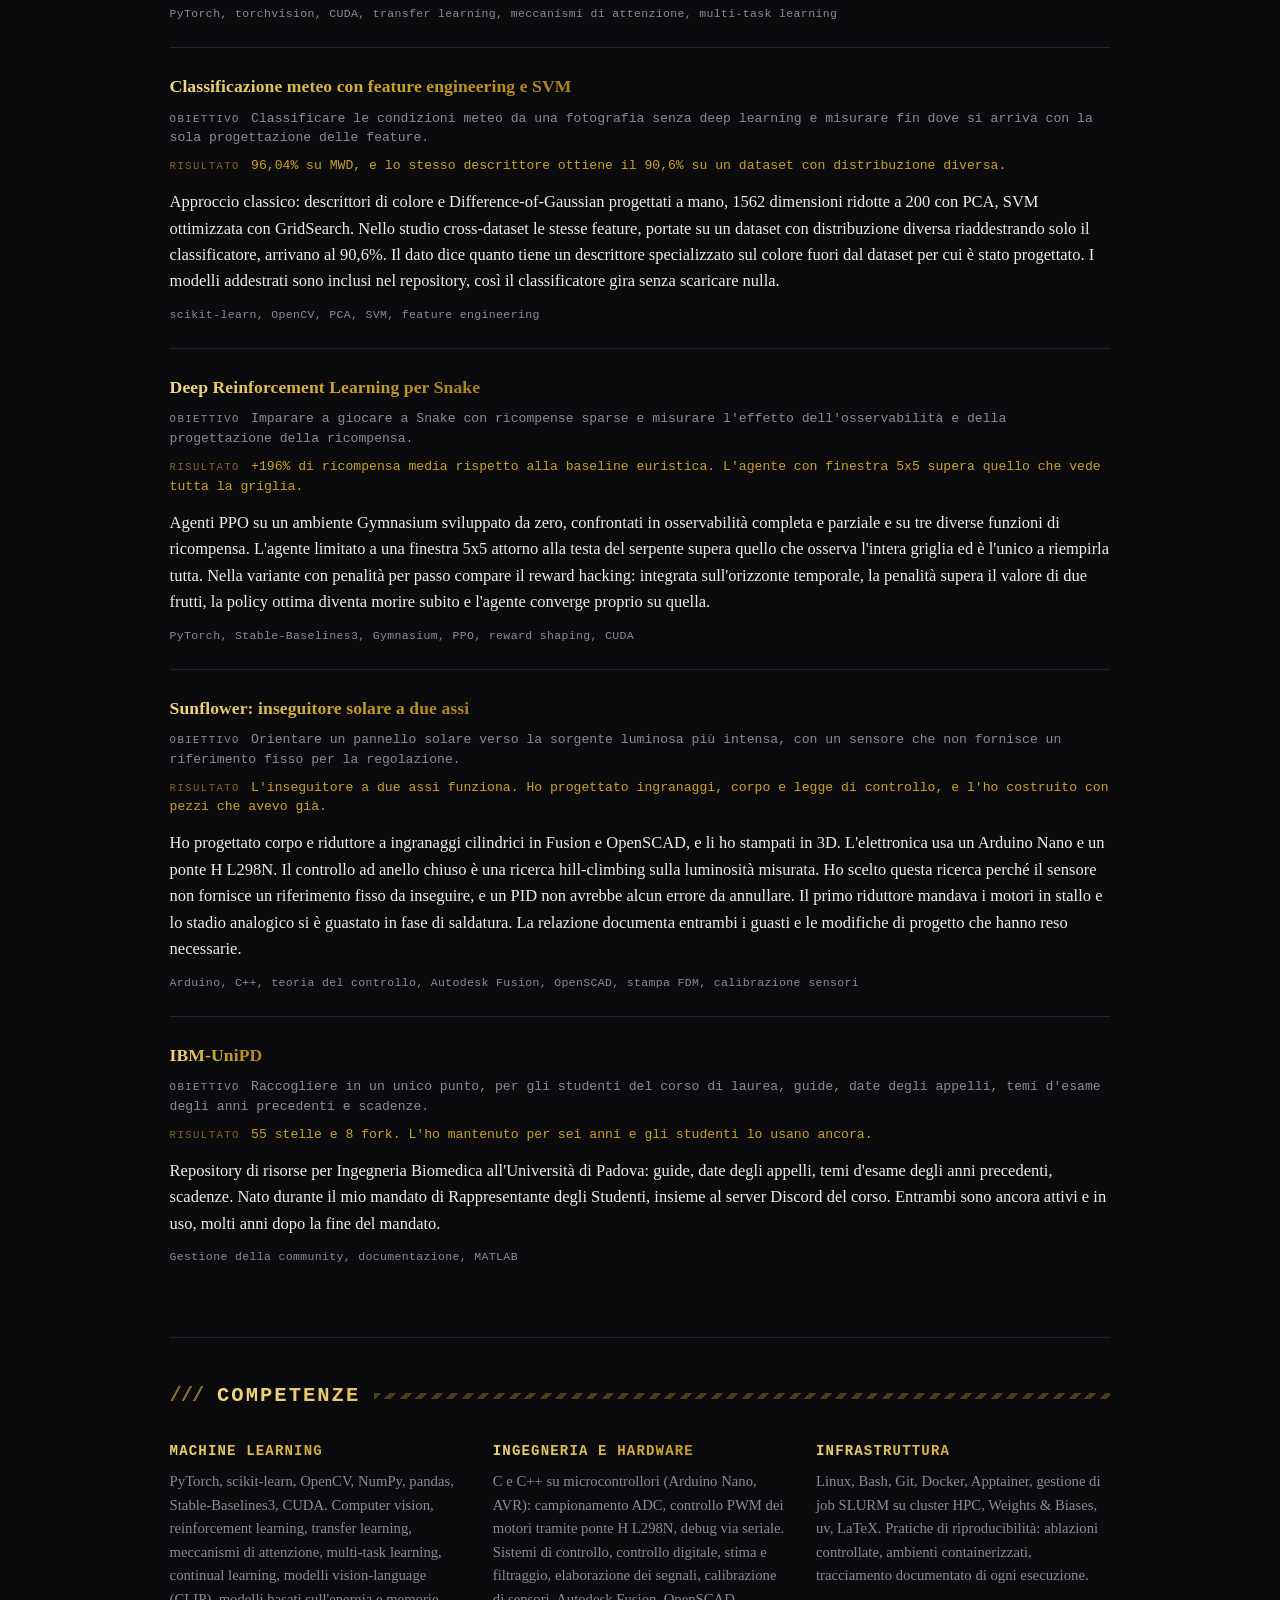
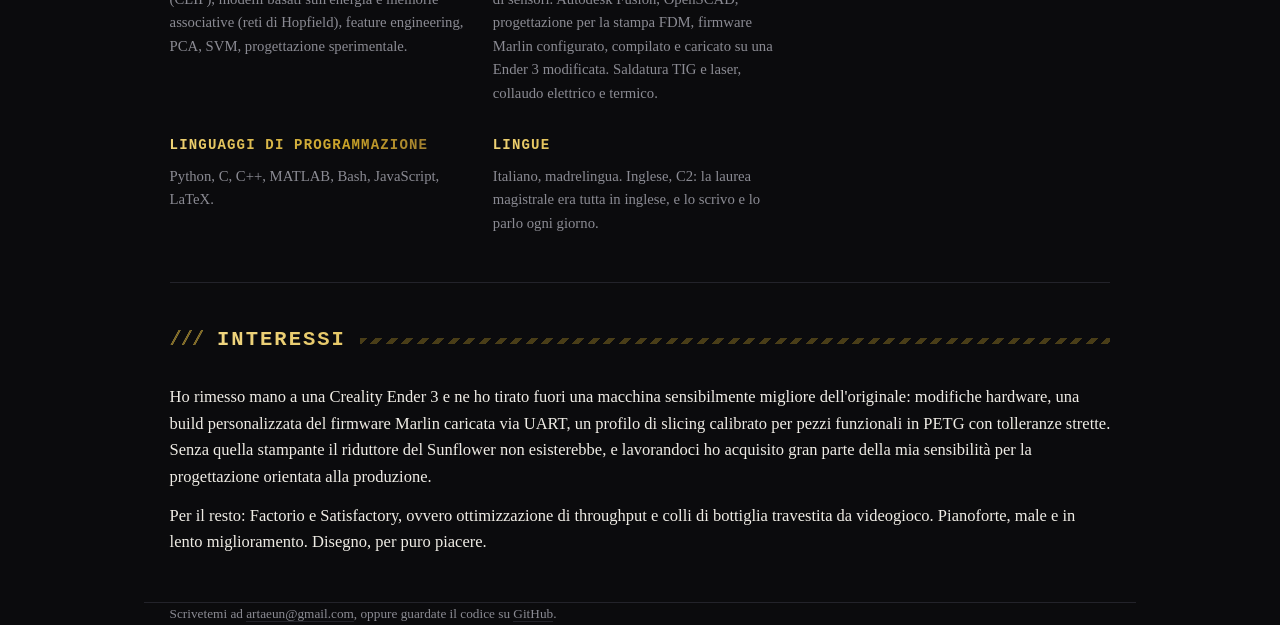
==== commit 0d75a6c7: "Reword the About, result and tracker lines on both pages" ====
--- a/it.html
+++ b/it.html
@@ -38,7 +38,7 @@
 
 <section id="about">
     <h2>Profilo</h2>
-    <p>Automation engineer con laurea magistrale all'Università di Padova. Addestro e valuto modelli di computer vision con PyTorch e OpenCV, e ho progettato e costruito un inseguitore solare a due assi: riduttore stampato in 3D, cablaggio e firmware Arduino. Cerco un impiego a tempo indeterminato in computer vision, machine learning, controlli automatici o software embedded, in zona Padova o da remoto.</p>
+    <p>Automation engineer con laurea magistrale all'Università di Padova. Addestro e valuto modelli di computer vision con PyTorch e OpenCV. Ho anche progettato e costruito un inseguitore solare a due assi, dal riduttore stampato in 3D al cablaggio e al firmware Arduino. Sto cercando un posto a tempo indeterminato in computer vision, machine learning, controlli automatici o software embedded, a Padova e dintorni oppure da remoto.</p>
   </section>
 
 <section id="education">
@@ -83,7 +83,7 @@
     <article class="project">
       <h3><a href="https://github.com/artaeun/deep-rl-snake">Deep Reinforcement Learning per Snake</a></h3>
       <p class="goal"><span>Obiettivo</span> Imparare a giocare a Snake con ricompense sparse e misurare l'effetto dell'osservabilità e della progettazione della ricompensa.</p>
-      <p class="metric"><span>Risultato</span> +196% di ricompensa media sulla baseline euristica, e l'agente con finestra 5x5 supera quello che vede tutta la griglia.</p>
+      <p class="metric"><span>Risultato</span> +196% di ricompensa media rispetto alla baseline euristica. L'agente con finestra 5x5 supera quello che vede tutta la griglia.</p>
       <p>Agenti PPO su un ambiente Gymnasium sviluppato da zero, confrontati in osservabilità completa e parziale e su tre diverse funzioni di ricompensa. L'agente limitato a una finestra 5x5 attorno alla testa del serpente supera quello che osserva l'intera griglia ed è l'unico a riempirla tutta. Nella variante con penalità per passo compare il reward hacking: integrata sull'orizzonte temporale, la penalità supera il valore di due frutti, la policy ottima diventa morire subito e l'agente converge proprio su quella.</p>
       <p class="stack">PyTorch, Stable-Baselines3, Gymnasium, PPO, reward shaping, CUDA</p>
     </article>
@@ -91,15 +91,15 @@
     <article class="project">
       <h3><a href="https://github.com/artaeun/sunflower-solar-tracker">Sunflower: inseguitore solare a due assi</a></h3>
       <p class="goal"><span>Obiettivo</span> Orientare un pannello solare verso la sorgente luminosa più intensa, con un sensore che non fornisce un riferimento fisso per la regolazione.</p>
-      <p class="metric"><span>Risultato</span> Un inseguitore a due assi funzionante: ho progettato ingranaggi, corpo e legge di controllo, e l'ho costruito con pezzi già in casa.</p>
-      <p>Corpo e riduttore a ingranaggi cilindrici sono progettati in Fusion e OpenSCAD e stampati in 3D. L'elettronica è basata su un Arduino Nano e su un ponte H L298N, e il controllo ad anello chiuso è una ricerca hill-climbing sulla luminosità misurata. Ho scelto questa ricerca perché il sensore non fornisce un riferimento fisso da inseguire, e un PID non avrebbe alcun errore da annullare. Il primo riduttore mandava i motori in stallo e lo stadio analogico si è guastato in fase di saldatura. Entrambi i guasti sono documentati nella relazione, insieme alle modifiche di progetto che hanno reso necessarie.</p>
+      <p class="metric"><span>Risultato</span> L'inseguitore a due assi funziona. Ho progettato ingranaggi, corpo e legge di controllo, e l'ho costruito con pezzi che avevo già.</p>
+      <p>Ho progettato corpo e riduttore a ingranaggi cilindrici in Fusion e OpenSCAD, e li ho stampati in 3D. L'elettronica usa un Arduino Nano e un ponte H L298N. Il controllo ad anello chiuso è una ricerca hill-climbing sulla luminosità misurata. Ho scelto questa ricerca perché il sensore non fornisce un riferimento fisso da inseguire, e un PID non avrebbe alcun errore da annullare. Il primo riduttore mandava i motori in stallo e lo stadio analogico si è guastato in fase di saldatura. La relazione documenta entrambi i guasti e le modifiche di progetto che hanno reso necessarie.</p>
       <p class="stack">Arduino, C++, teoria del controllo, Autodesk Fusion, OpenSCAD, stampa FDM, calibrazione sensori</p>
     </article>
 
     <article class="project">
       <h3><a href="https://github.com/artaeun/IBM-UniPD">IBM-UniPD</a></h3>
       <p class="goal"><span>Obiettivo</span> Raccogliere in un unico punto, per gli studenti del corso di laurea, guide, date degli appelli, temi d'esame degli anni precedenti e scadenze.</p>
-      <p class="metric"><span>Risultato</span> 55 stelle, 8 fork e sei anni di manutenzione. Gli studenti continuano a usarlo.</p>
+      <p class="metric"><span>Risultato</span> 55 stelle e 8 fork. L'ho mantenuto per sei anni e gli studenti lo usano ancora.</p>
       <p>Repository di risorse per Ingegneria Biomedica all'Università di Padova: guide, date degli appelli, temi d'esame degli anni precedenti, scadenze. Nato durante il mio mandato di Rappresentante degli Studenti, insieme al server Discord del corso. Entrambi sono ancora attivi e in uso, molti anni dopo la fine del mandato.</p>
       <p class="stack">Gestione della community, documentazione, MATLAB</p>
     </article>
@@ -127,7 +127,7 @@
       </div>
       <div>
         <h3>Lingue</h3>
-        <p>Italiano, madrelingua. Inglese, C2: laurea magistrale tutta in inglese, e lo uso ogni giorno, scritto e parlato.</p>
+        <p>Italiano, madrelingua. Inglese, C2: la laurea magistrale era tutta in inglese, e lo scrivo e lo parlo ogni giorno.</p>
       </div>
       </div>
   </section>
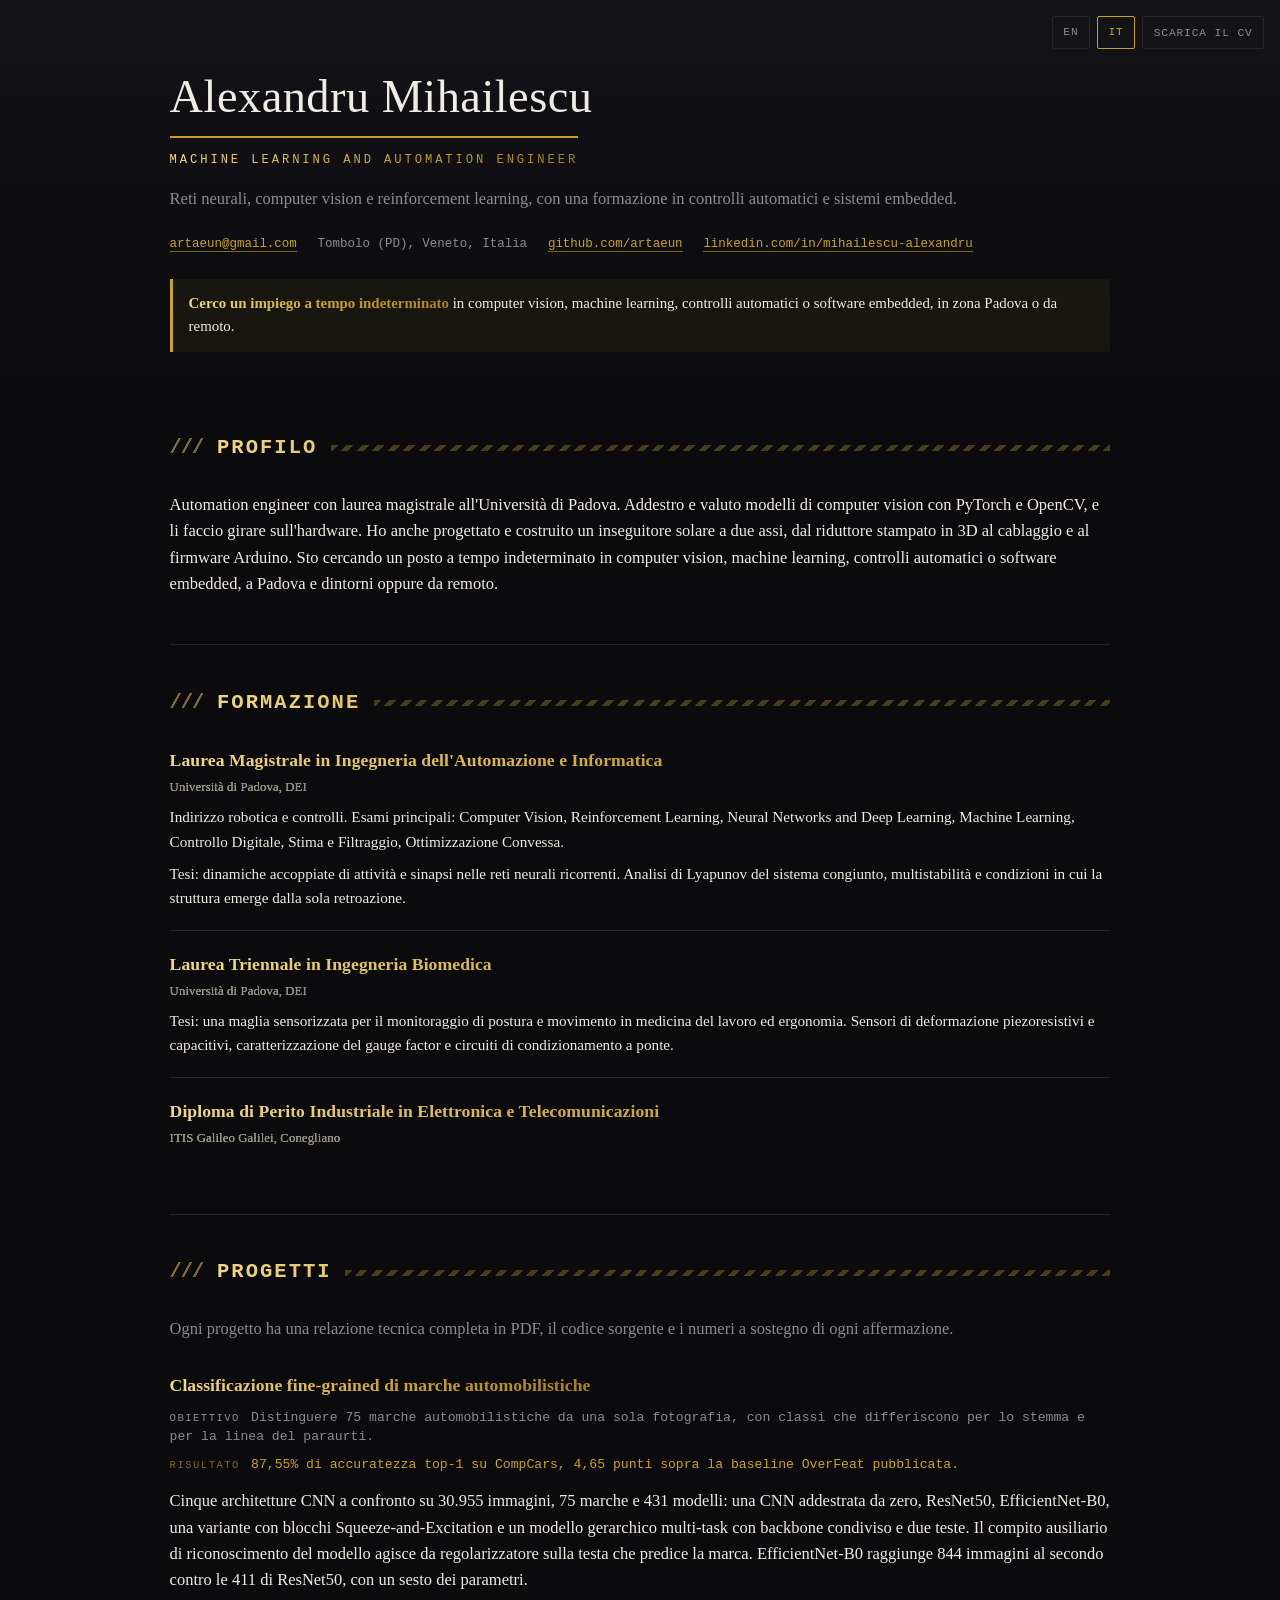
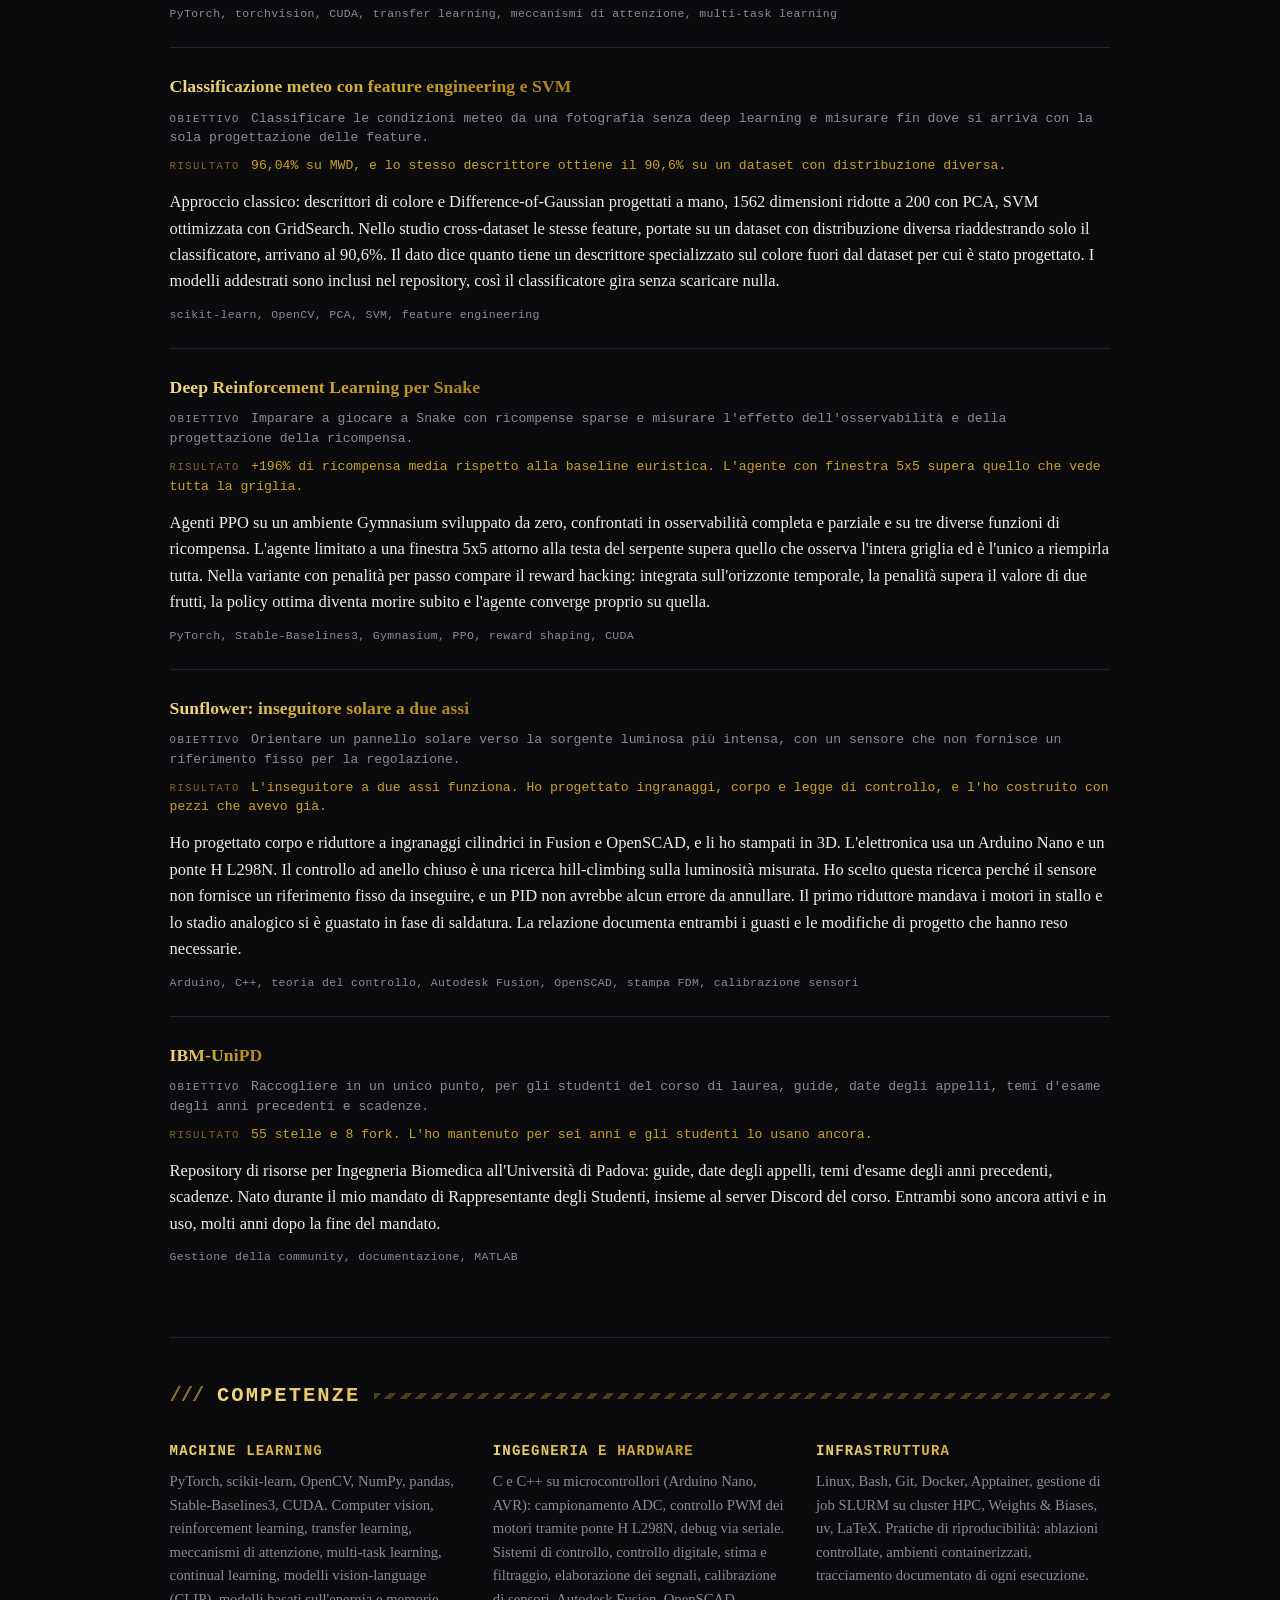
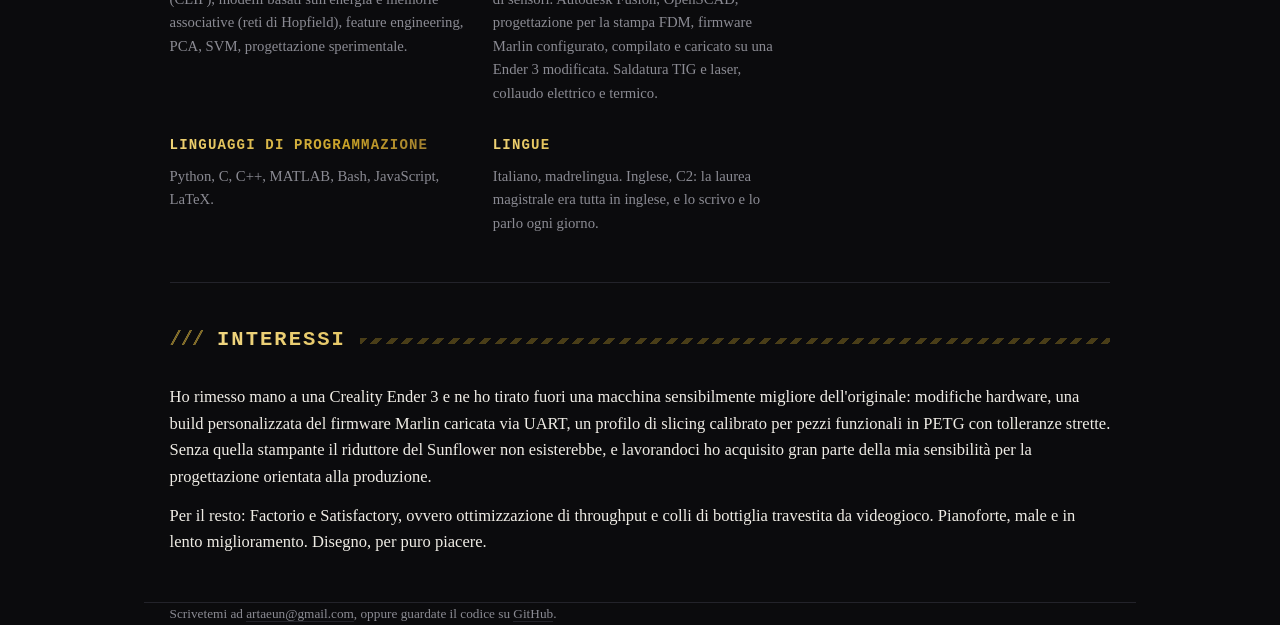
==== commit e063dde5: "Say that I run the vision models on hardware" ====
--- a/it.html
+++ b/it.html
@@ -38,7 +38,7 @@
 
 <section id="about">
     <h2>Profilo</h2>
-    <p>Automation engineer con laurea magistrale all'Università di Padova. Addestro e valuto modelli di computer vision con PyTorch e OpenCV. Ho anche progettato e costruito un inseguitore solare a due assi, dal riduttore stampato in 3D al cablaggio e al firmware Arduino. Sto cercando un posto a tempo indeterminato in computer vision, machine learning, controlli automatici o software embedded, a Padova e dintorni oppure da remoto.</p>
+    <p>Automation engineer con laurea magistrale all'Università di Padova. Addestro e valuto modelli di computer vision con PyTorch e OpenCV, e li faccio girare sull'hardware. Ho anche progettato e costruito un inseguitore solare a due assi, dal riduttore stampato in 3D al cablaggio e al firmware Arduino. Sto cercando un posto a tempo indeterminato in computer vision, machine learning, controlli automatici o software embedded, a Padova e dintorni oppure da remoto.</p>
   </section>
 
 <section id="education">
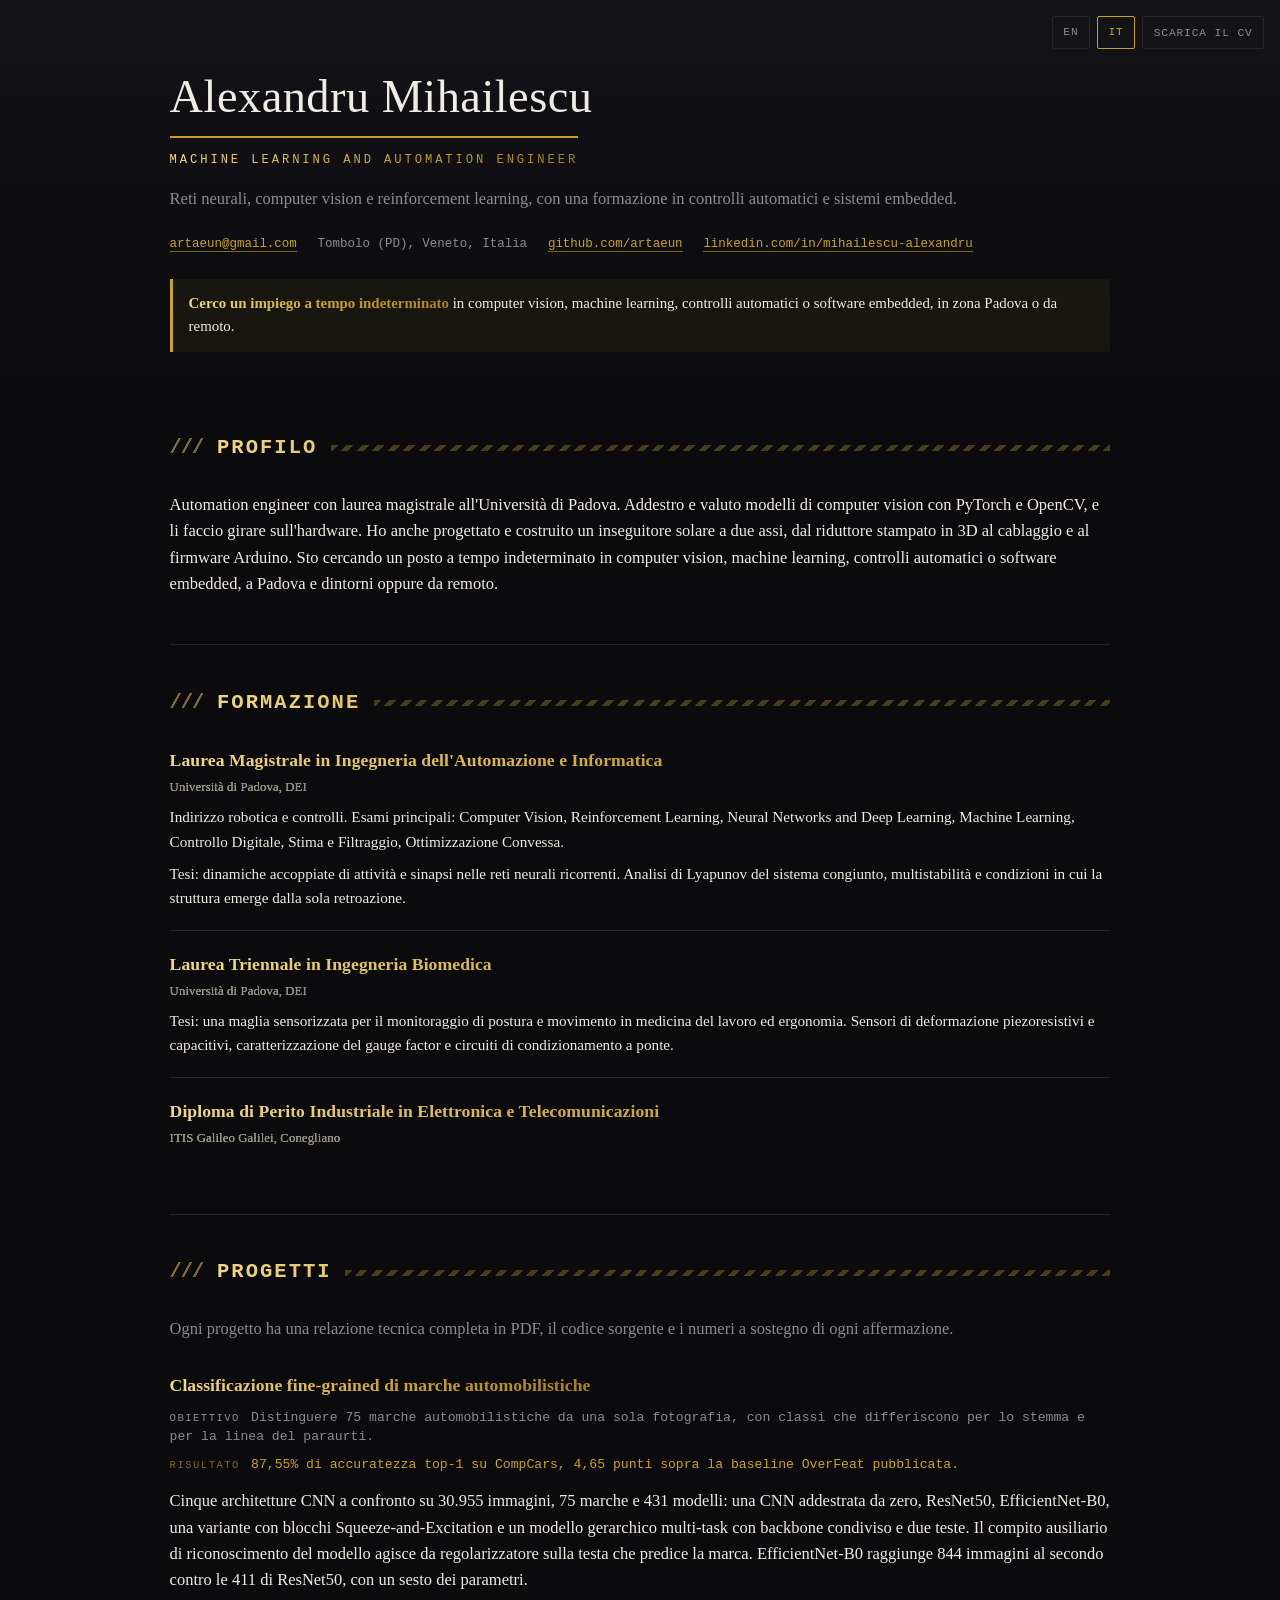
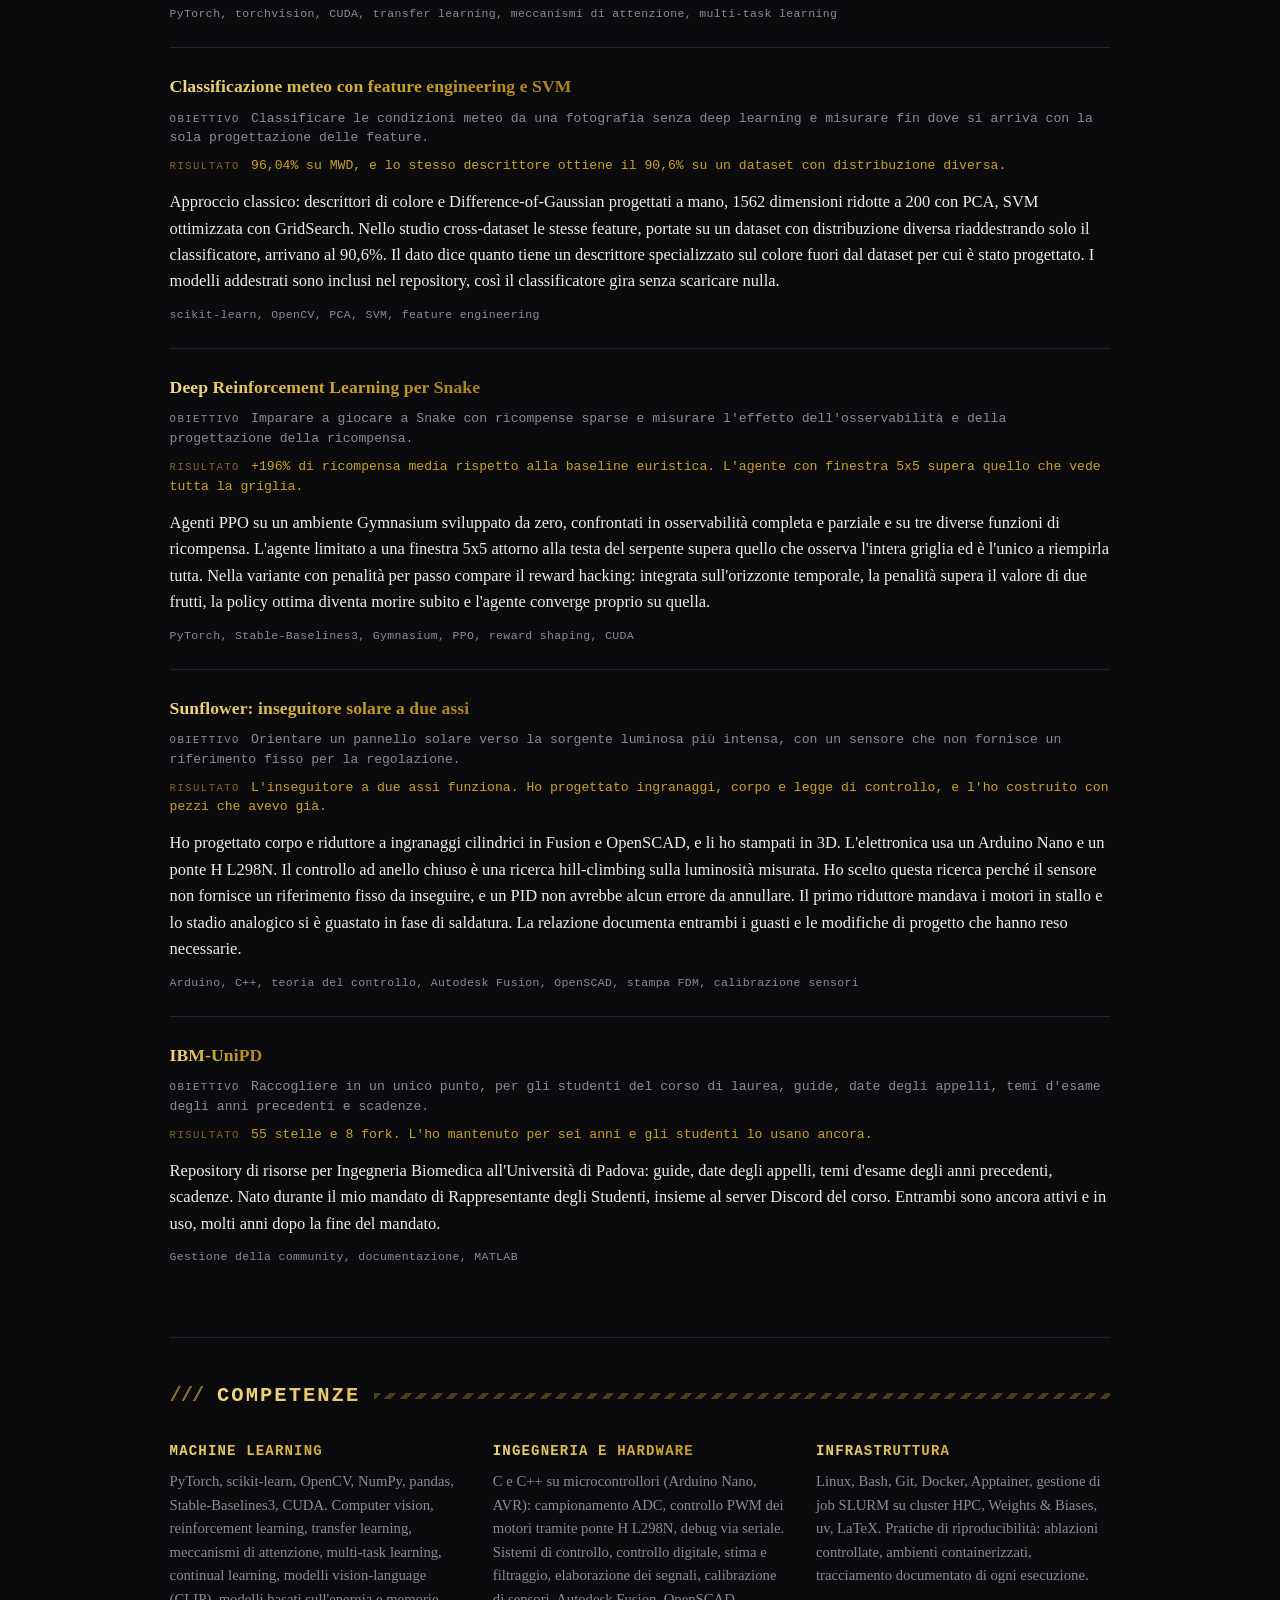
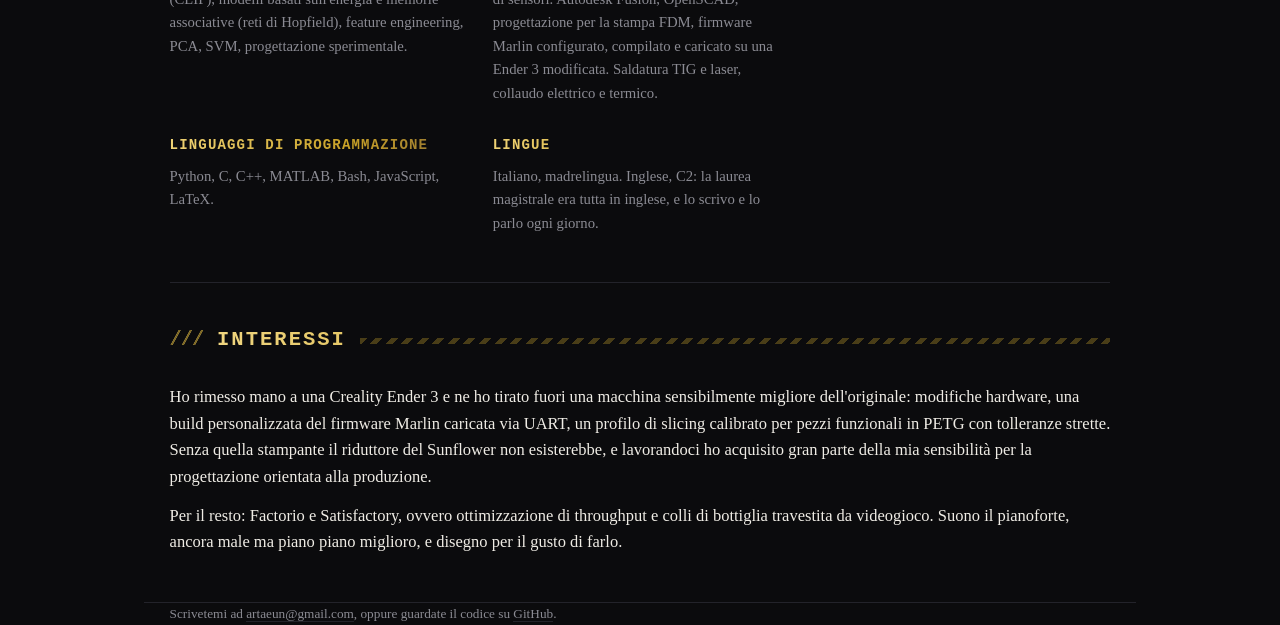
==== commit 1404d1b6: "Reword the piano and drawing line in Italian" ====
--- a/it.html
+++ b/it.html
@@ -137,7 +137,7 @@
 <section id="interests" class="screen-only">
     <h2>Interessi</h2>
     <p>Ho rimesso mano a una Creality Ender 3 e ne ho tirato fuori una macchina sensibilmente migliore dell'originale: modifiche hardware, una build personalizzata del firmware Marlin caricata via UART, un profilo di slicing calibrato per pezzi funzionali in PETG con tolleranze strette. Senza quella stampante il riduttore del Sunflower non esisterebbe, e lavorandoci ho acquisito gran parte della mia sensibilità per la progettazione orientata alla produzione.</p>
-    <p>Per il resto: Factorio e Satisfactory, ovvero ottimizzazione di throughput e colli di bottiglia travestita da videogioco. Pianoforte, male e in lento miglioramento. Disegno, per puro piacere.</p>
+    <p>Per il resto: Factorio e Satisfactory, ovvero ottimizzazione di throughput e colli di bottiglia travestita da videogioco. Suono il pianoforte, ancora male ma piano piano miglioro, e disegno per il gusto di farlo.</p>
   </section>
 
 </main>
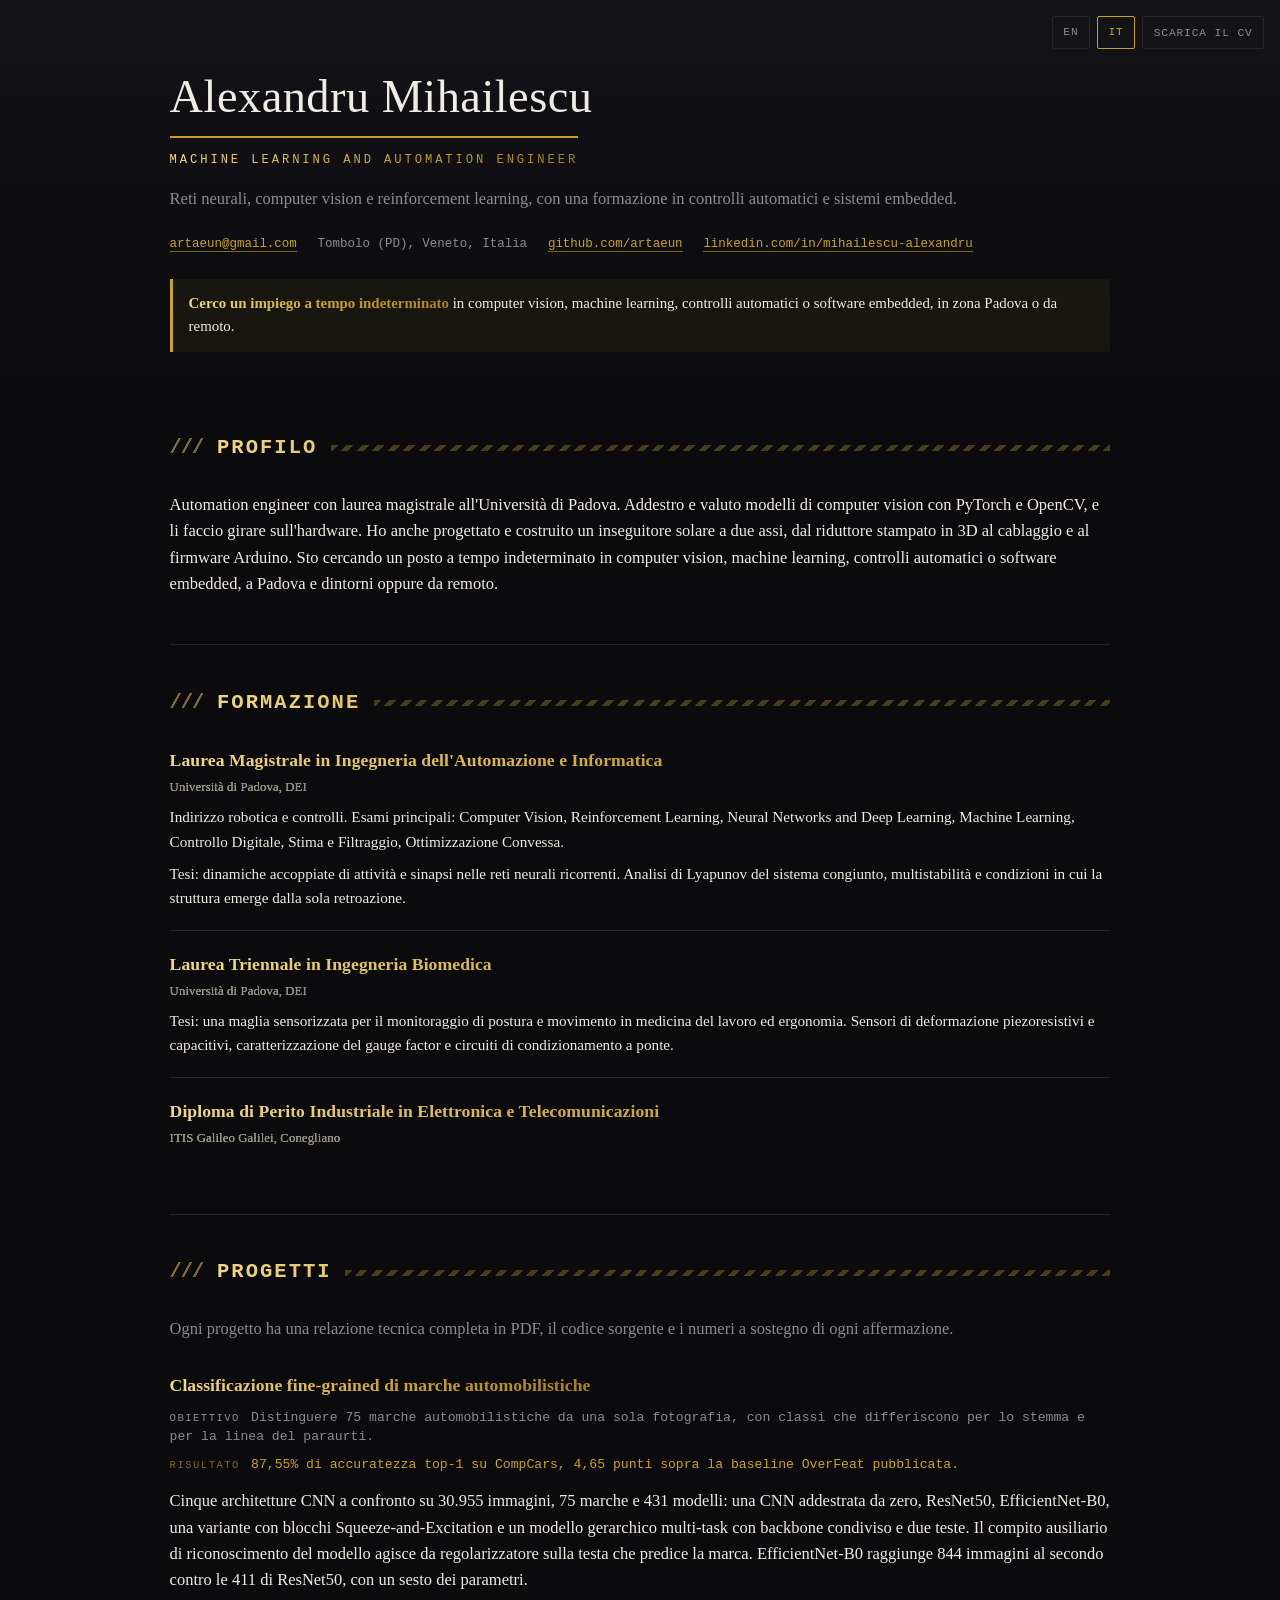
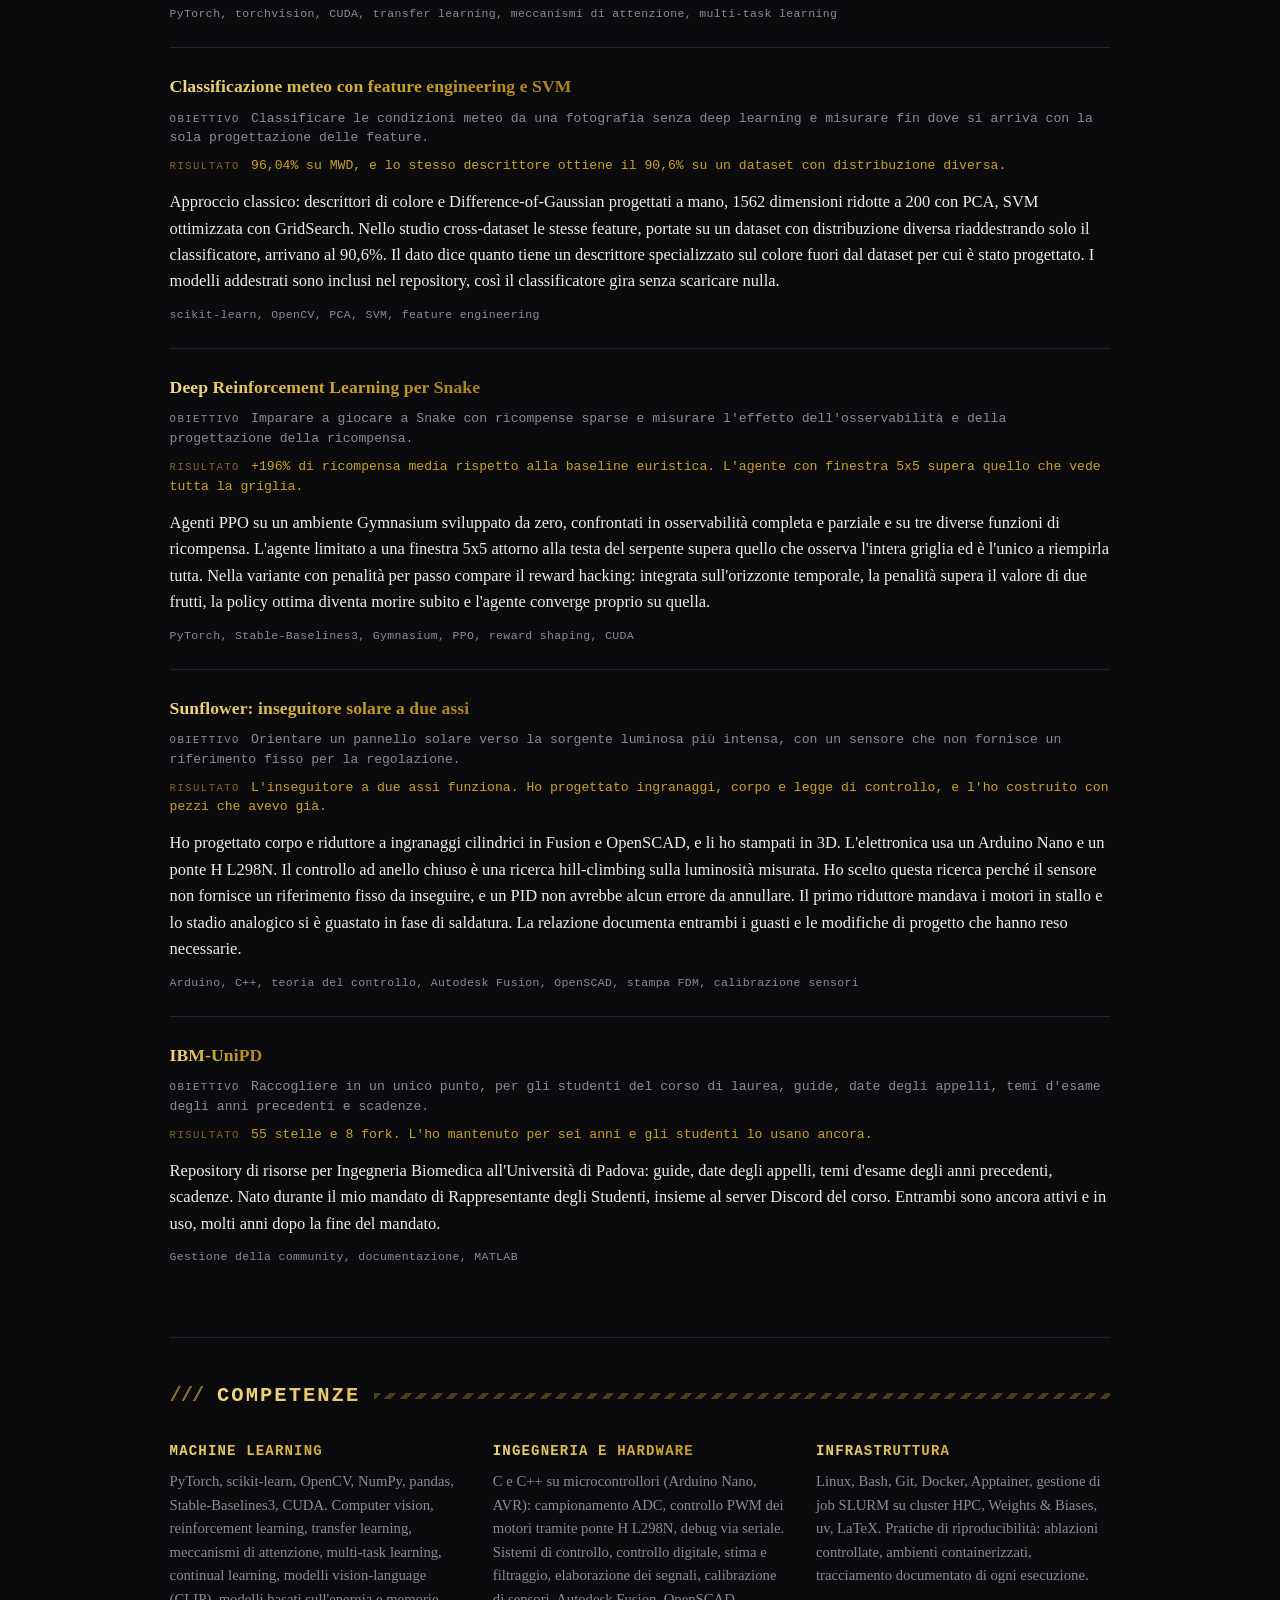
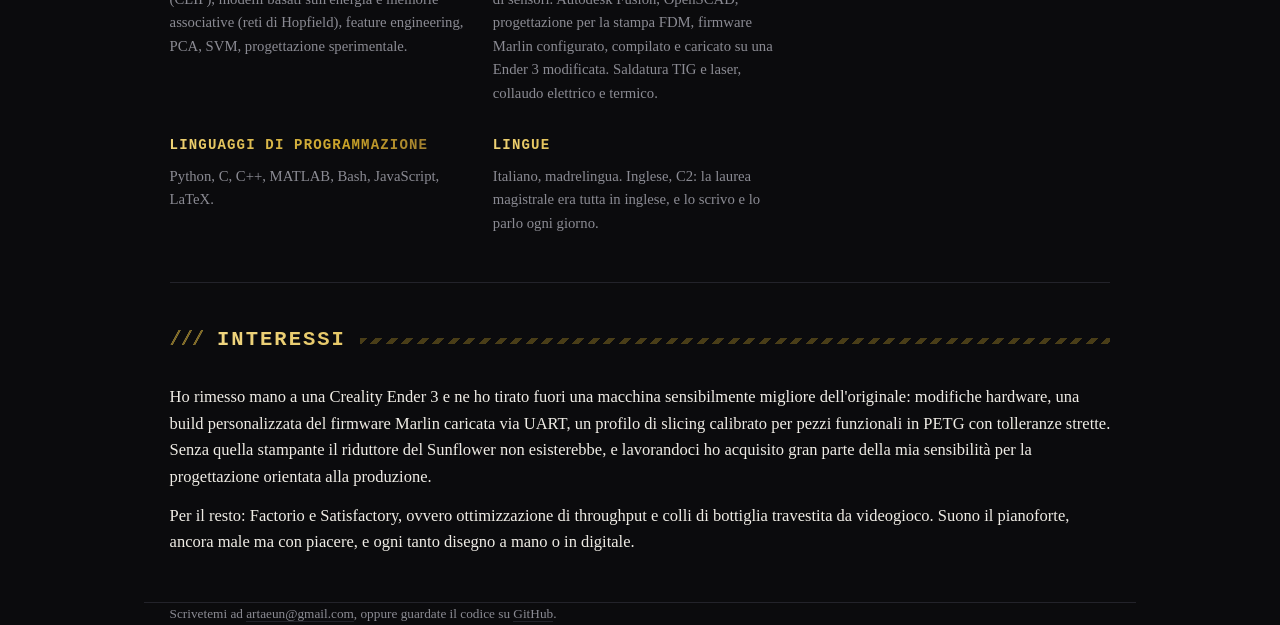
==== commit 61331092: "Reword the piano and drawing line in Italian" ====
--- a/it.html
+++ b/it.html
@@ -137,7 +137,7 @@
 <section id="interests" class="screen-only">
     <h2>Interessi</h2>
     <p>Ho rimesso mano a una Creality Ender 3 e ne ho tirato fuori una macchina sensibilmente migliore dell'originale: modifiche hardware, una build personalizzata del firmware Marlin caricata via UART, un profilo di slicing calibrato per pezzi funzionali in PETG con tolleranze strette. Senza quella stampante il riduttore del Sunflower non esisterebbe, e lavorandoci ho acquisito gran parte della mia sensibilità per la progettazione orientata alla produzione.</p>
-    <p>Per il resto: Factorio e Satisfactory, ovvero ottimizzazione di throughput e colli di bottiglia travestita da videogioco. Suono il pianoforte, ancora male ma piano piano miglioro, e disegno per il gusto di farlo.</p>
+    <p>Per il resto: Factorio e Satisfactory, ovvero ottimizzazione di throughput e colli di bottiglia travestita da videogioco. Suono il pianoforte, ancora male ma con piacere, e ogni tanto disegno a mano o in digitale.</p>
   </section>
 
 </main>
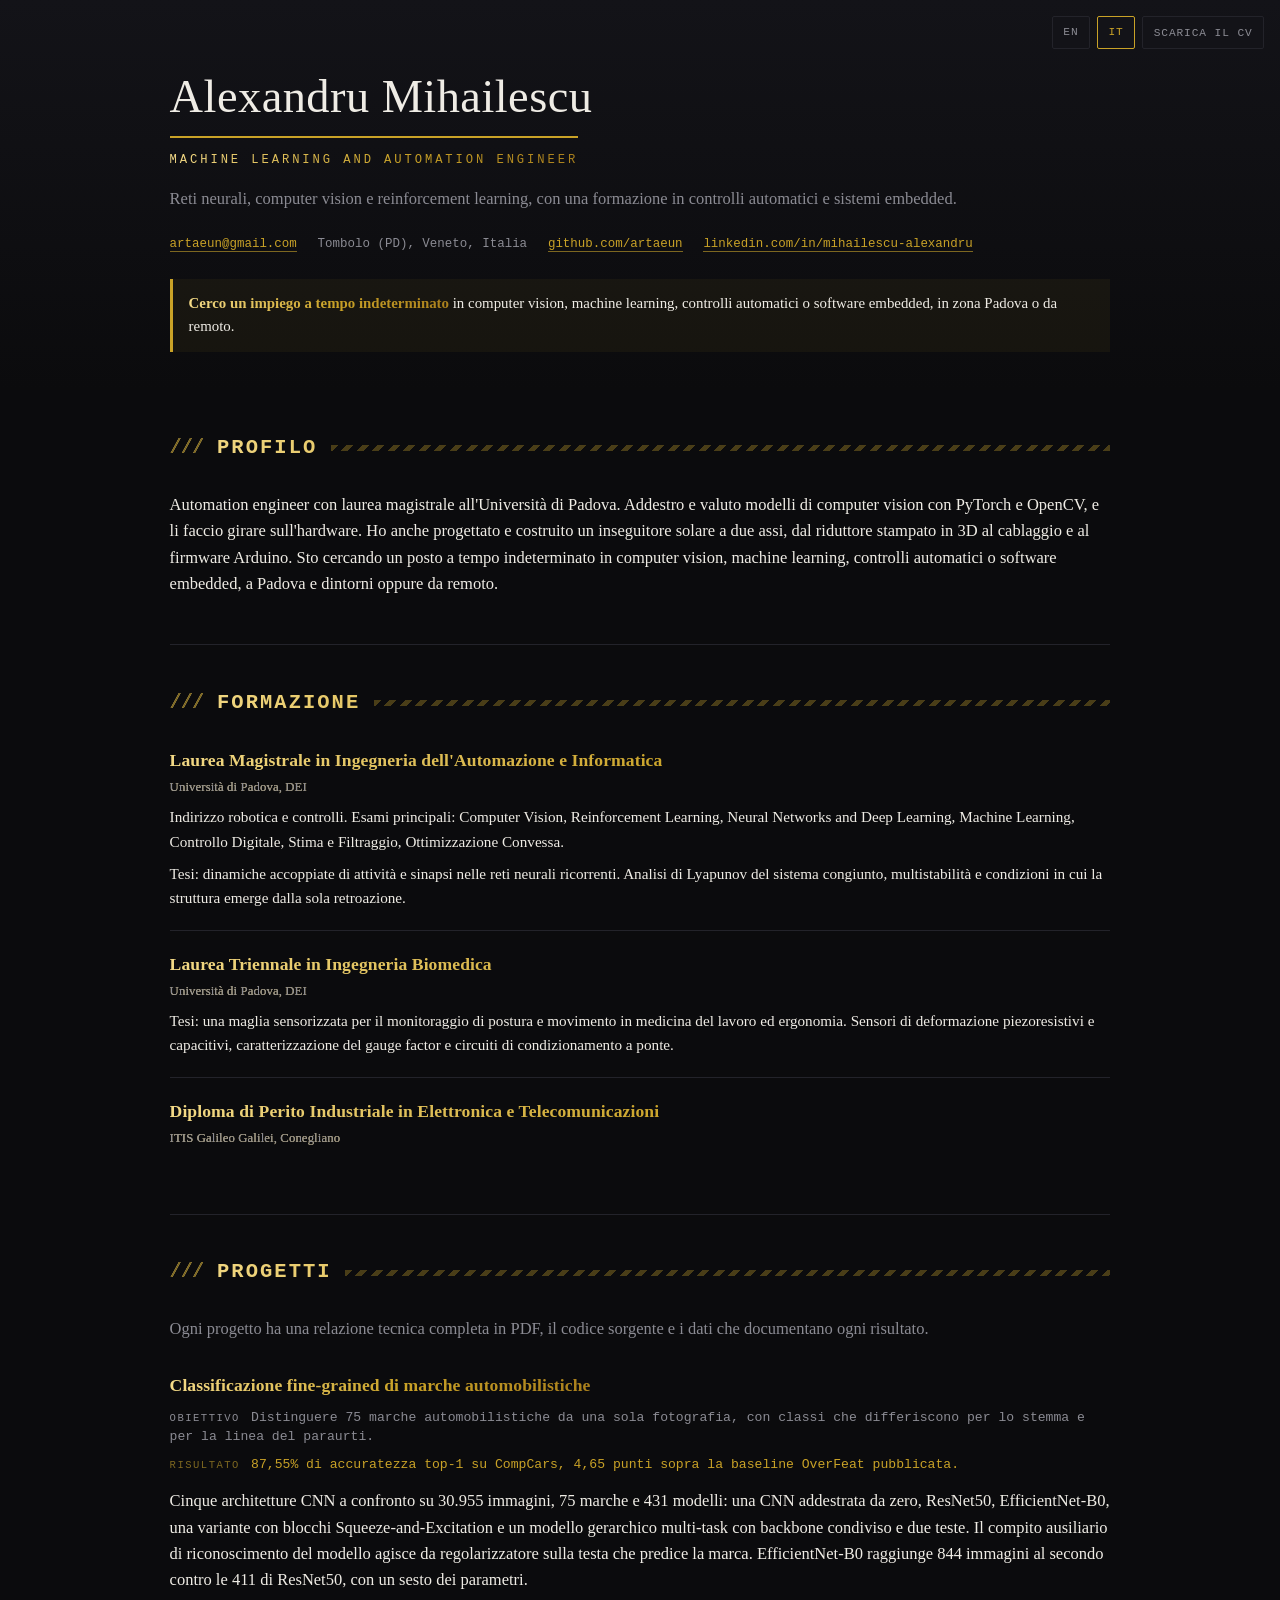
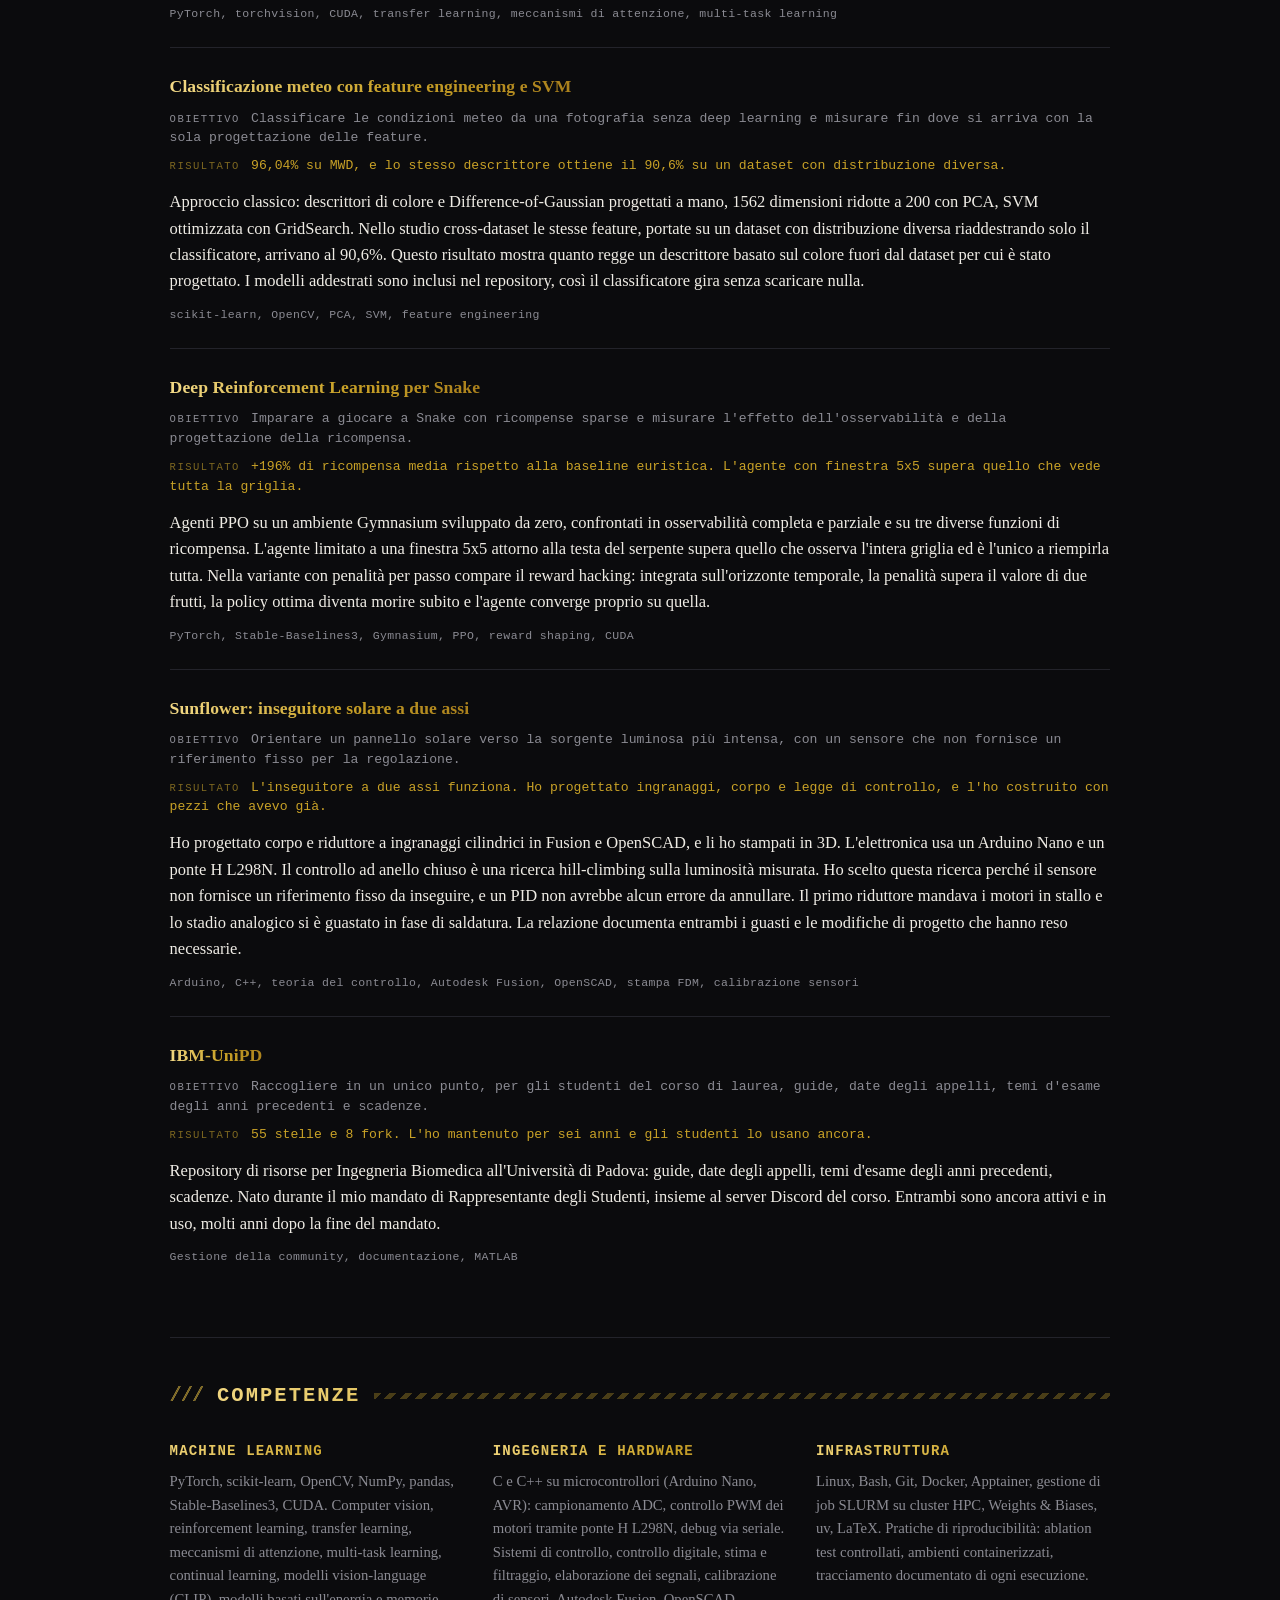
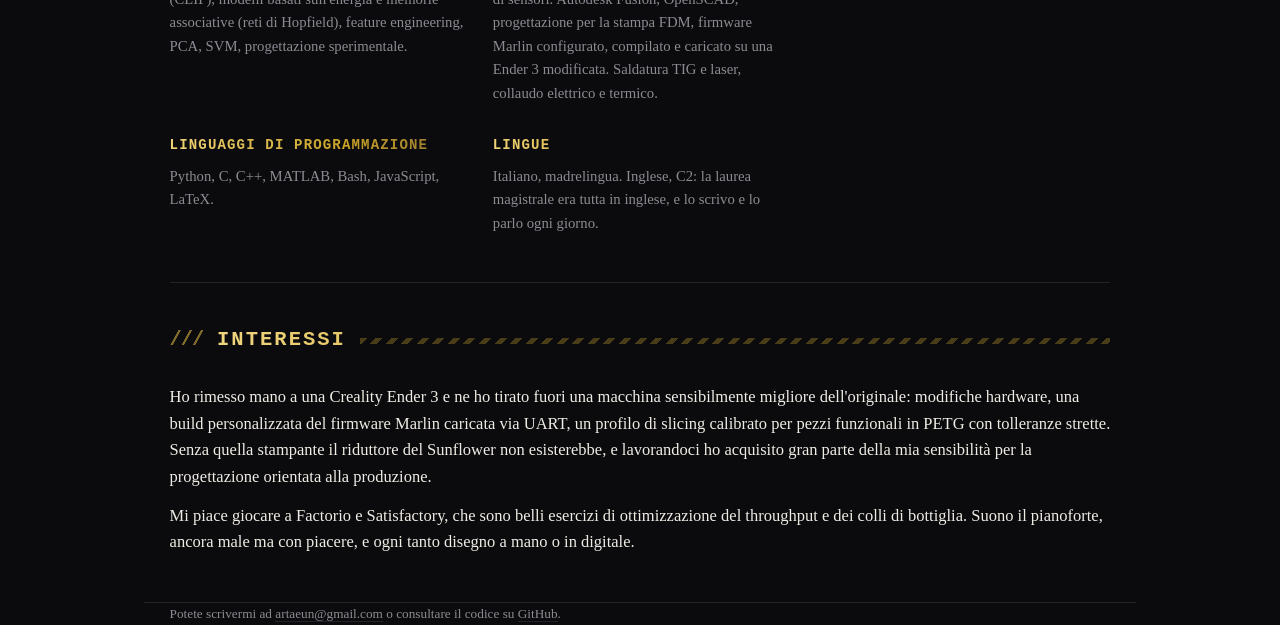
==== commit f2156251: "Reword the Italian lines that read as translated" ====
--- a/it.html
+++ b/it.html
@@ -4,7 +4,7 @@
 <meta charset="utf-8">
 <meta name="viewport" content="width=device-width, initial-scale=1">
 <title>Alexandru Mihailescu</title>
-<meta name="description" content="Ingegnere applicato al machine learning. Computer vision, reinforcement learning, sistemi embedded. Laurea magistrale in Ingegneria dell'Automazione, Università di Padova.">
+<meta name="description" content="Machine Learning and Automation Engineer. Computer vision, reinforcement learning, sistemi embedded. Laurea magistrale in Ingegneria dell'Automazione, Università di Padova.">
 <link rel="stylesheet" href="style.css">
 <link rel="icon" href="data:,">
 </head>
@@ -62,7 +62,7 @@
 
 <section id="projects">
     <h2>Progetti</h2>
-    <p class="lede screen-only">Ogni progetto ha una relazione tecnica completa in PDF, il codice sorgente e i numeri a sostegno di ogni affermazione.</p>
+    <p class="lede screen-only">Ogni progetto ha una relazione tecnica completa in PDF, il codice sorgente e i dati che documentano ogni risultato.</p>
 
     <article class="project">
       <h3><a href="https://github.com/artaeun/fine-grained-car-classification">Classificazione fine-grained di marche automobilistiche</a></h3>
@@ -76,7 +76,7 @@
       <h3><a href="https://github.com/artaeun/weather-classification-svm">Classificazione meteo con feature engineering e SVM</a></h3>
       <p class="goal"><span>Obiettivo</span> Classificare le condizioni meteo da una fotografia senza deep learning e misurare fin dove si arriva con la sola progettazione delle feature.</p>
       <p class="metric"><span>Risultato</span> 96,04% su MWD, e lo stesso descrittore ottiene il 90,6% su un dataset con distribuzione diversa.</p>
-      <p>Approccio classico: descrittori di colore e Difference-of-Gaussian progettati a mano, 1562 dimensioni ridotte a 200 con PCA, SVM ottimizzata con GridSearch. Nello studio cross-dataset le stesse feature, portate su un dataset con distribuzione diversa riaddestrando solo il classificatore, arrivano al 90,6%. Il dato dice quanto tiene un descrittore specializzato sul colore fuori dal dataset per cui è stato progettato. I modelli addestrati sono inclusi nel repository, così il classificatore gira senza scaricare nulla.</p>
+      <p>Approccio classico: descrittori di colore e Difference-of-Gaussian progettati a mano, 1562 dimensioni ridotte a 200 con PCA, SVM ottimizzata con GridSearch. Nello studio cross-dataset le stesse feature, portate su un dataset con distribuzione diversa riaddestrando solo il classificatore, arrivano al 90,6%. Questo risultato mostra quanto regge un descrittore basato sul colore fuori dal dataset per cui è stato progettato. I modelli addestrati sono inclusi nel repository, così il classificatore gira senza scaricare nulla.</p>
       <p class="stack">scikit-learn, OpenCV, PCA, SVM, feature engineering</p>
     </article>
 
@@ -119,7 +119,7 @@
       </div>
       <div>
         <h3>Infrastruttura</h3>
-        <p>Linux, Bash, Git, Docker, Apptainer, gestione di job SLURM su cluster HPC, Weights &amp; Biases, uv, LaTeX. Pratiche di riproducibilità: ablazioni controllate, ambienti containerizzati, tracciamento documentato di ogni esecuzione.</p>
+        <p>Linux, Bash, Git, Docker, Apptainer, gestione di job SLURM su cluster HPC, Weights &amp; Biases, uv, LaTeX. Pratiche di riproducibilità: ablation test controllati, ambienti containerizzati, tracciamento documentato di ogni esecuzione.</p>
       </div>
       <div>
         <h3>Linguaggi di programmazione</h3>
@@ -137,13 +137,13 @@
 <section id="interests" class="screen-only">
     <h2>Interessi</h2>
     <p>Ho rimesso mano a una Creality Ender 3 e ne ho tirato fuori una macchina sensibilmente migliore dell'originale: modifiche hardware, una build personalizzata del firmware Marlin caricata via UART, un profilo di slicing calibrato per pezzi funzionali in PETG con tolleranze strette. Senza quella stampante il riduttore del Sunflower non esisterebbe, e lavorandoci ho acquisito gran parte della mia sensibilità per la progettazione orientata alla produzione.</p>
-    <p>Per il resto: Factorio e Satisfactory, ovvero ottimizzazione di throughput e colli di bottiglia travestita da videogioco. Suono il pianoforte, ancora male ma con piacere, e ogni tanto disegno a mano o in digitale.</p>
+    <p>Mi piace giocare a Factorio e Satisfactory, che sono belli esercizi di ottimizzazione del throughput e dei colli di bottiglia. Suono il pianoforte, ancora male ma con piacere, e ogni tanto disegno a mano o in digitale.</p>
   </section>
 
 </main>
 
 <footer class="wrap">
-  <p class="colophon screen-only">Scrivetemi ad <a href="mailto:artaeun@gmail.com">artaeun@gmail.com</a>, oppure guardate il codice su <a href="https://github.com/artaeun">GitHub</a>.</p>
+  <p class="colophon screen-only">Potete scrivermi ad <a href="mailto:artaeun@gmail.com">artaeun@gmail.com</a> o consultare il codice su <a href="https://github.com/artaeun">GitHub</a>.</p>
   <p class="print-only">artaeun@gmail.com &nbsp;&middot;&nbsp; +39 340 519 2139 &nbsp;&middot;&nbsp; Tombolo (PD), Italia &nbsp;&middot;&nbsp; Portfolio, codice e relazioni tecniche complete: github.com/artaeun &nbsp;&middot;&nbsp; artaeun.github.io</p>
 </footer>
 
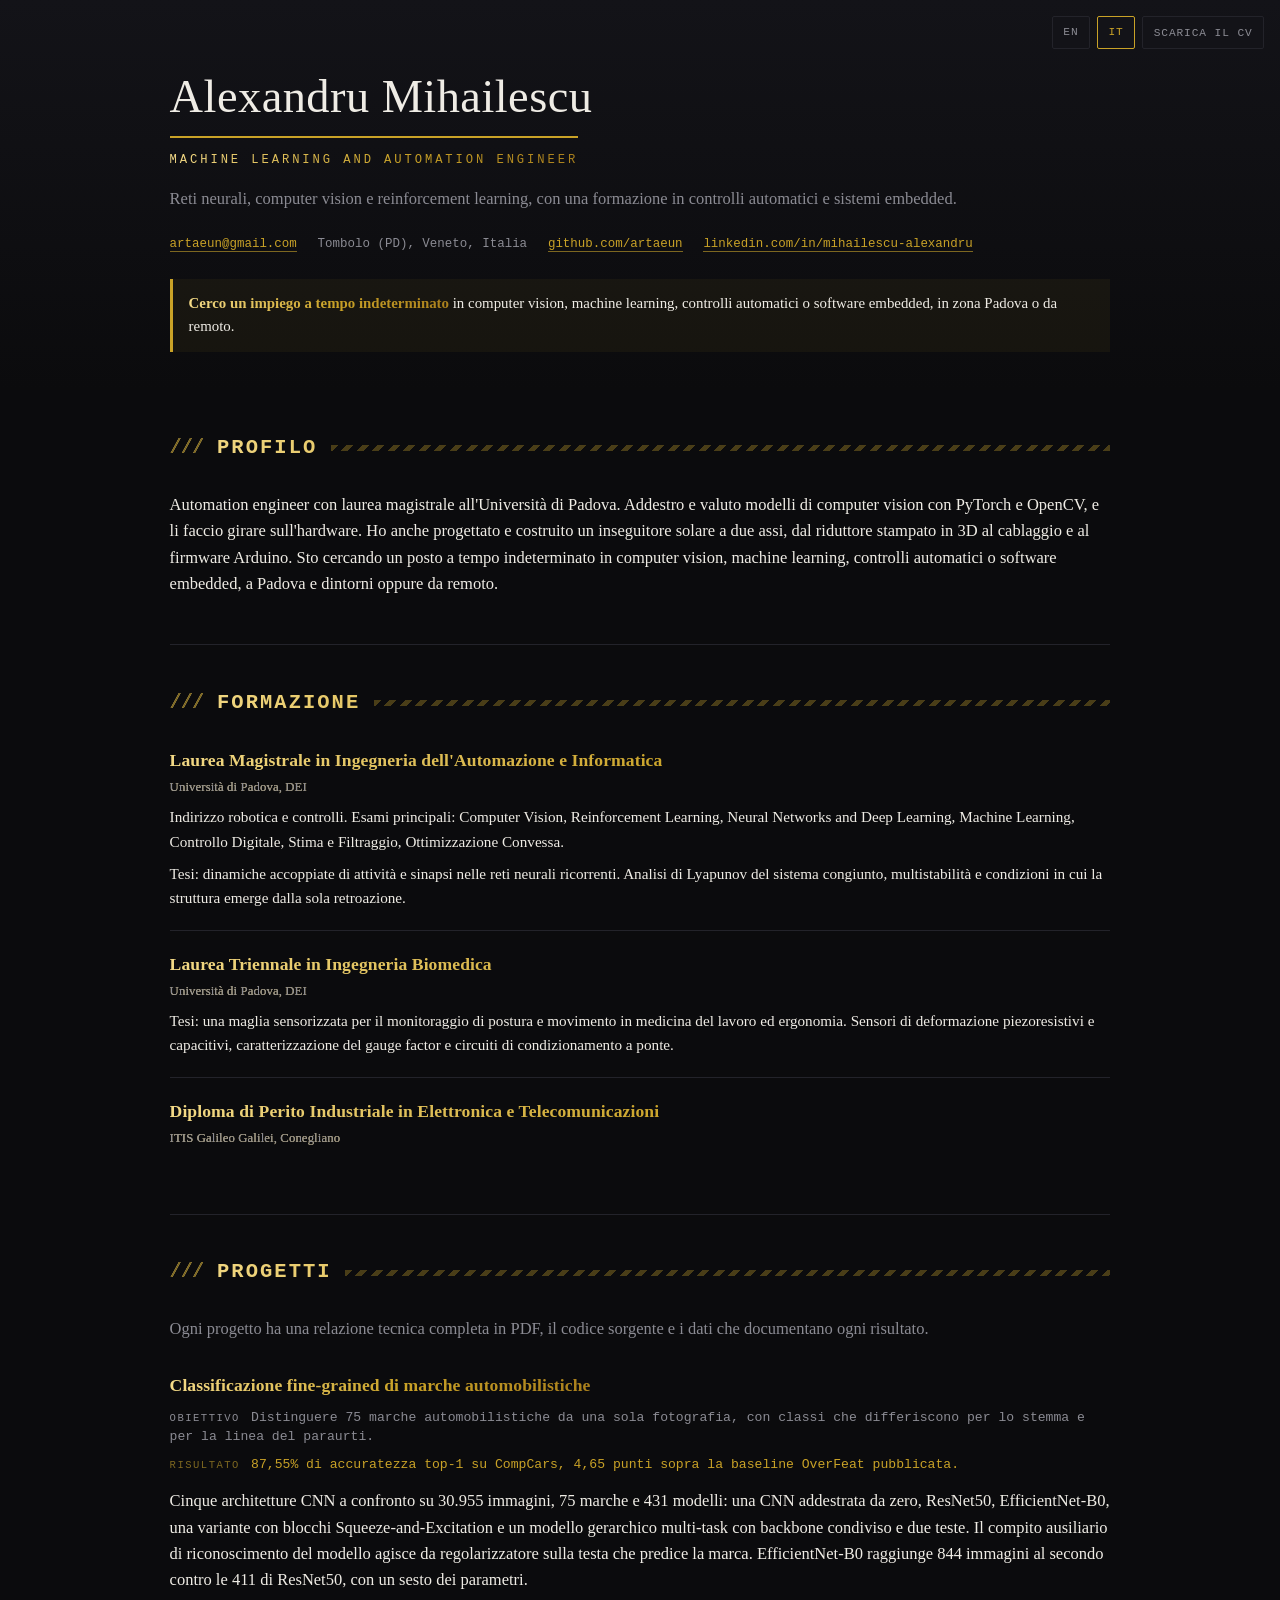
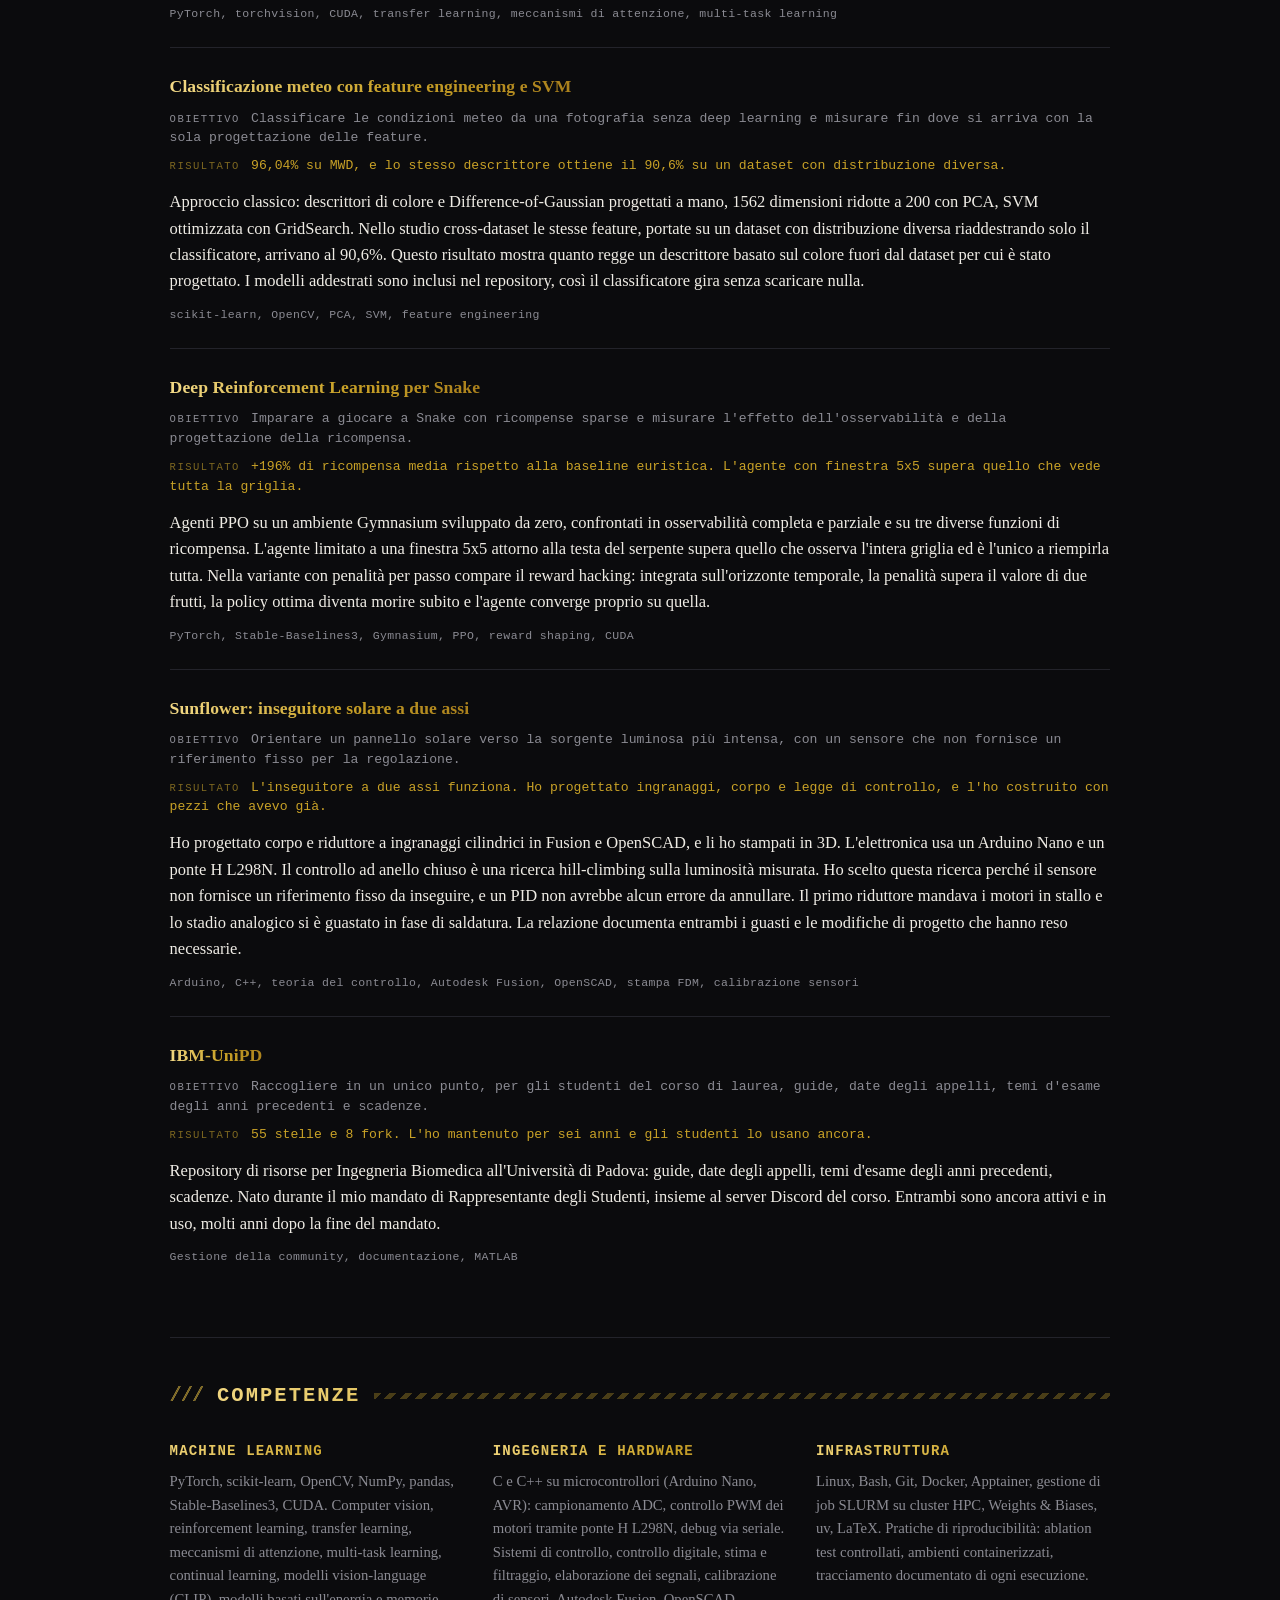
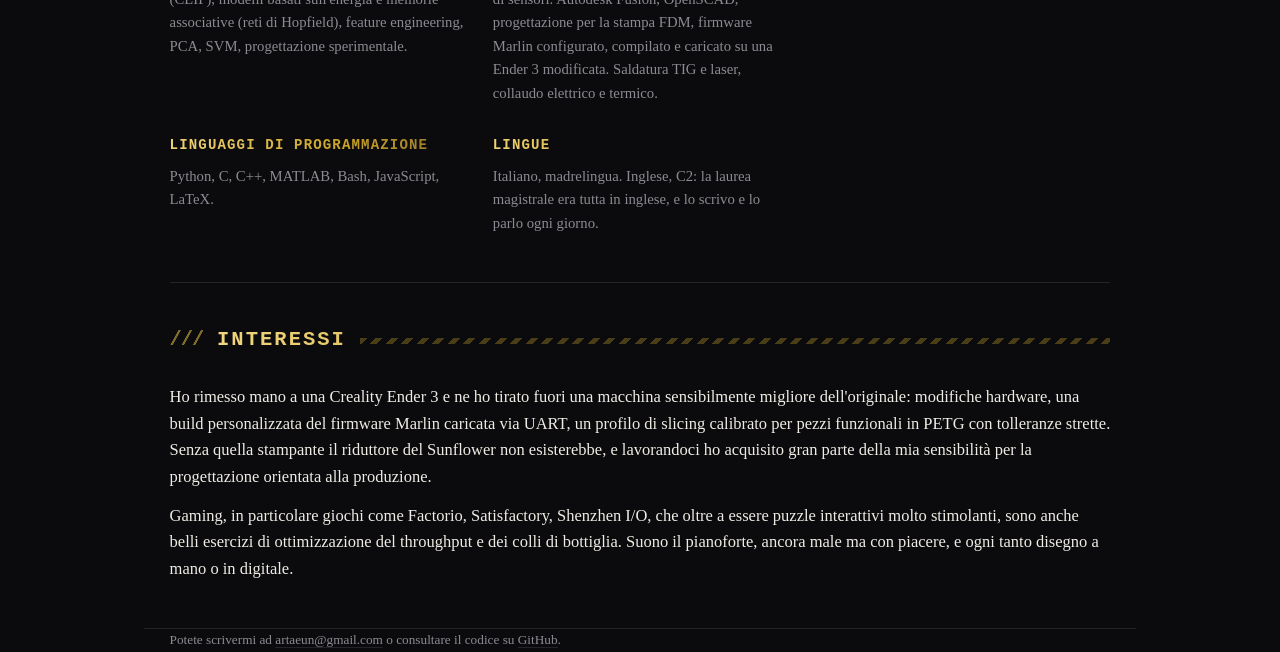
==== commit b95547c3: "Reword the gaming line in Italian" ====
--- a/it.html
+++ b/it.html
@@ -137,7 +137,7 @@
 <section id="interests" class="screen-only">
     <h2>Interessi</h2>
     <p>Ho rimesso mano a una Creality Ender 3 e ne ho tirato fuori una macchina sensibilmente migliore dell'originale: modifiche hardware, una build personalizzata del firmware Marlin caricata via UART, un profilo di slicing calibrato per pezzi funzionali in PETG con tolleranze strette. Senza quella stampante il riduttore del Sunflower non esisterebbe, e lavorandoci ho acquisito gran parte della mia sensibilità per la progettazione orientata alla produzione.</p>
-    <p>Mi piace giocare a Factorio e Satisfactory, che sono belli esercizi di ottimizzazione del throughput e dei colli di bottiglia. Suono il pianoforte, ancora male ma con piacere, e ogni tanto disegno a mano o in digitale.</p>
+    <p>Gaming, in particolare giochi come Factorio, Satisfactory, Shenzhen I/O, che oltre a essere puzzle interattivi molto stimolanti, sono anche belli esercizi di ottimizzazione del throughput e dei colli di bottiglia. Suono il pianoforte, ancora male ma con piacere, e ogni tanto disegno a mano o in digitale.</p>
   </section>
 
 </main>
